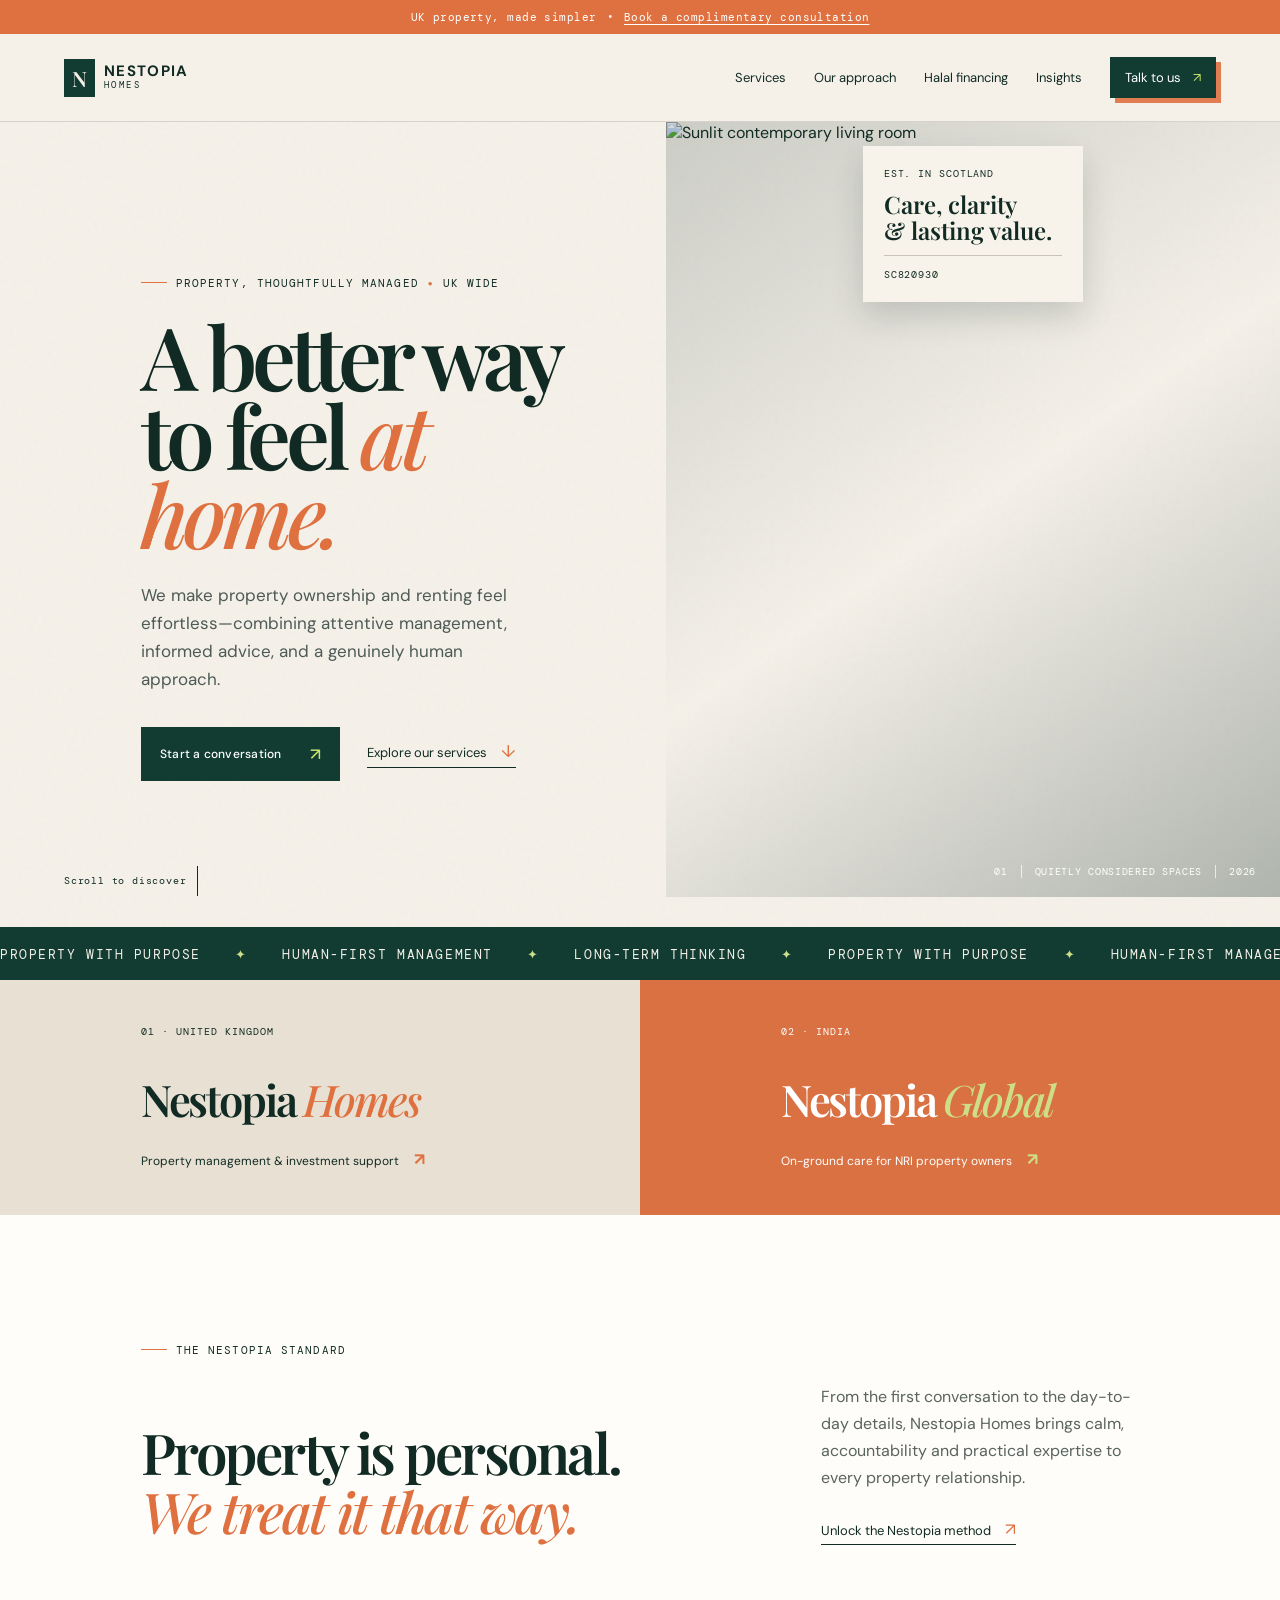
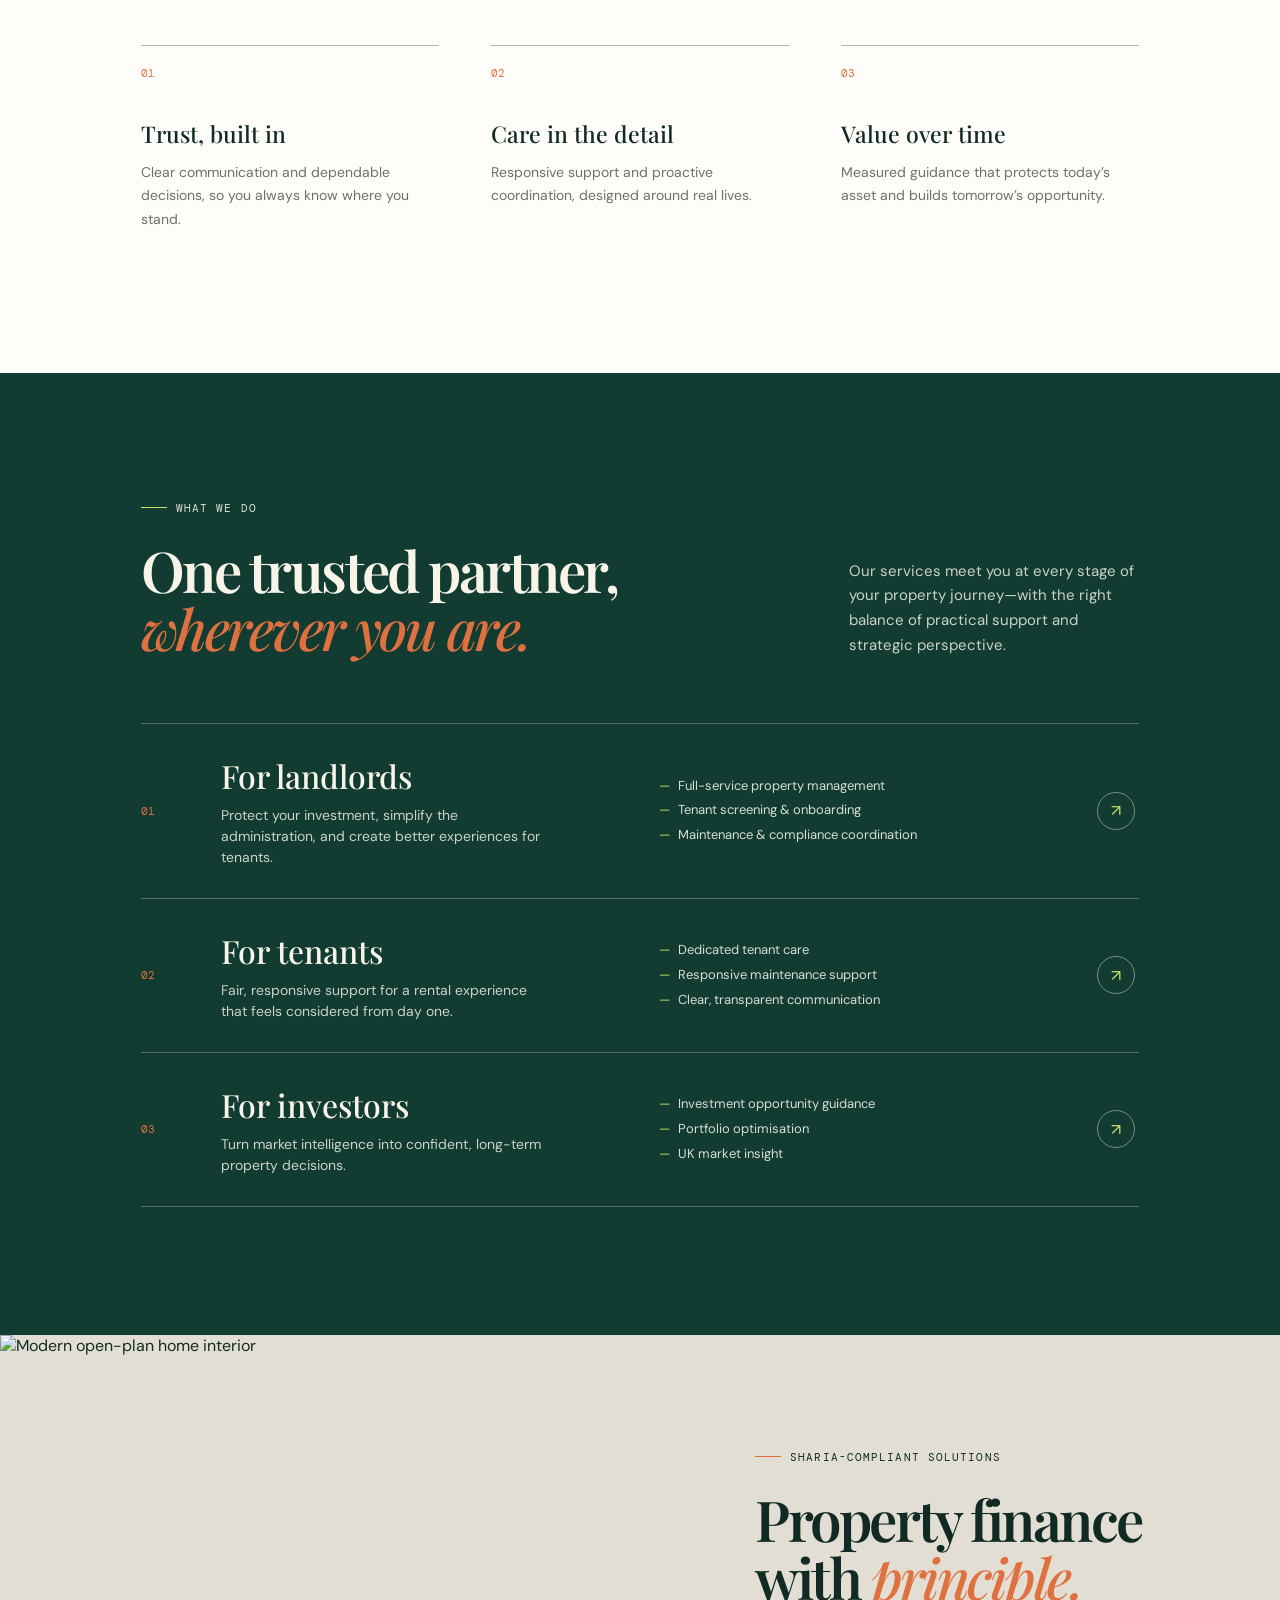
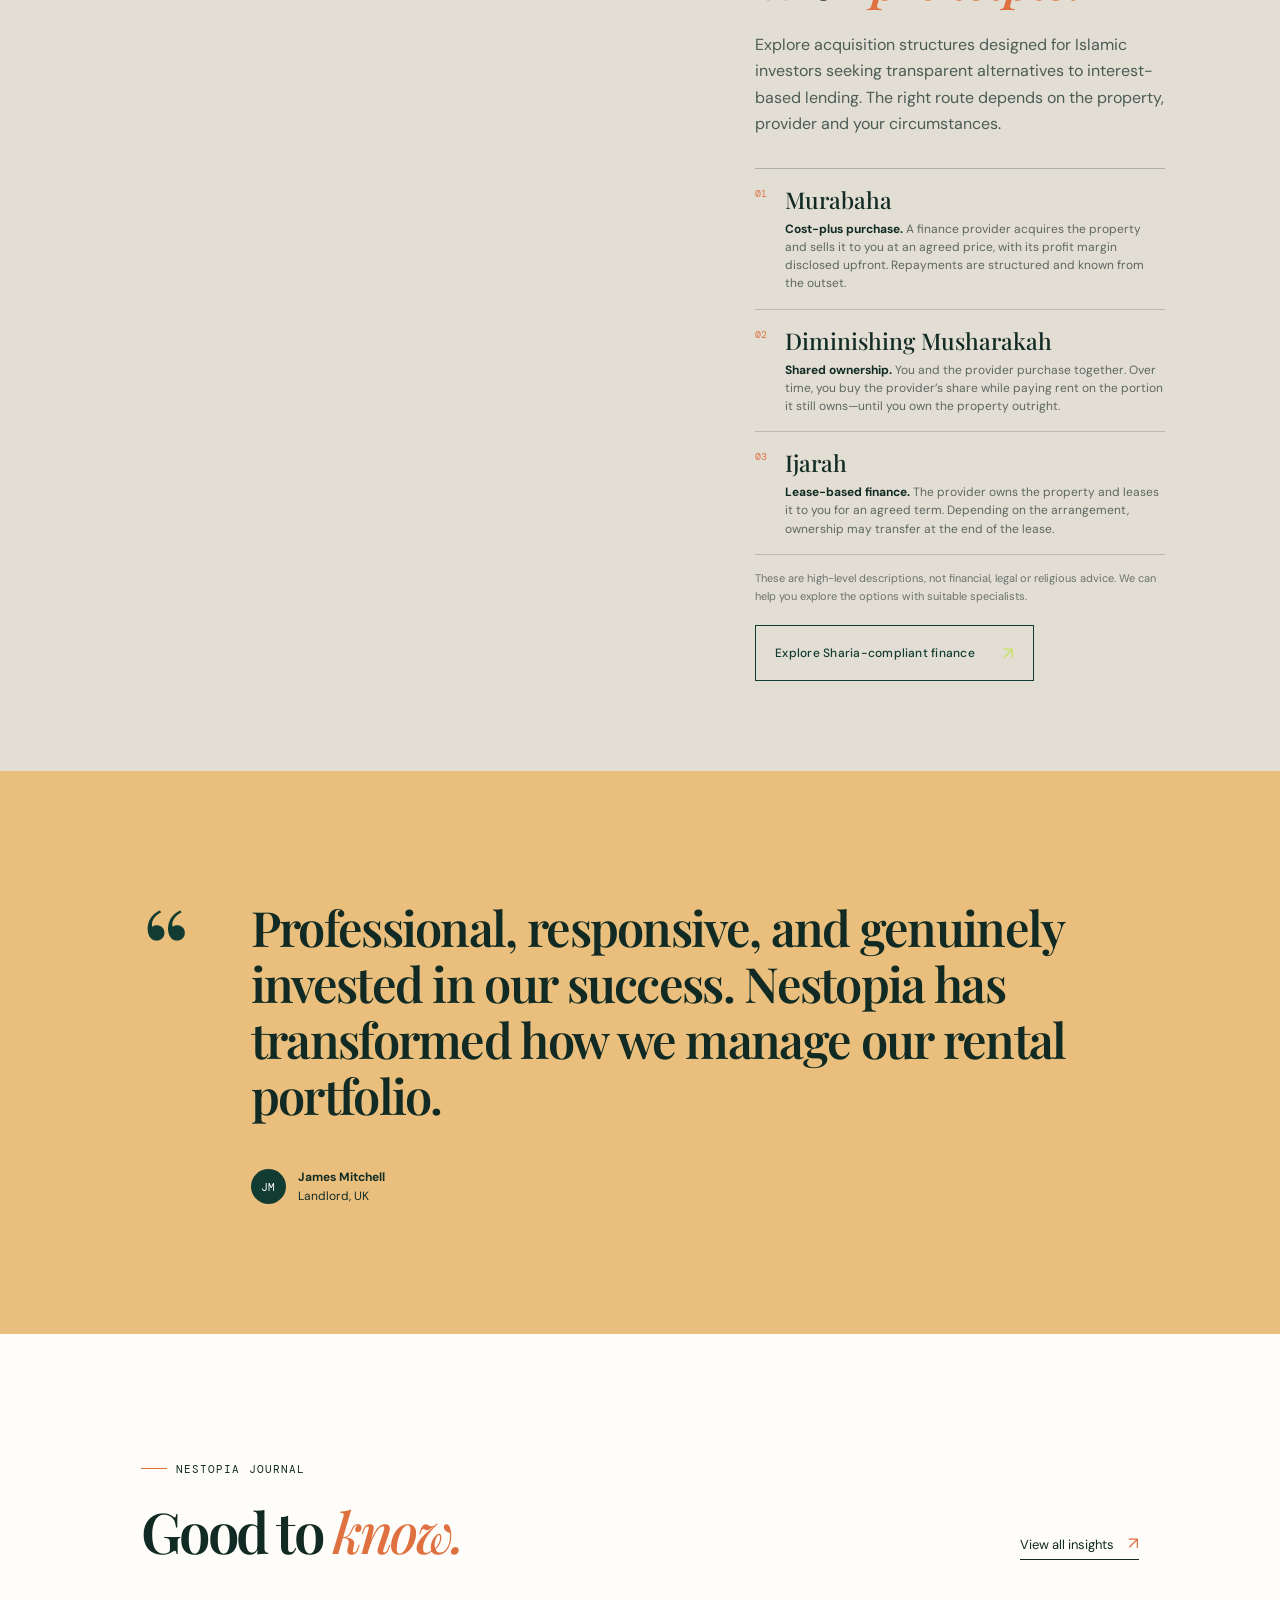
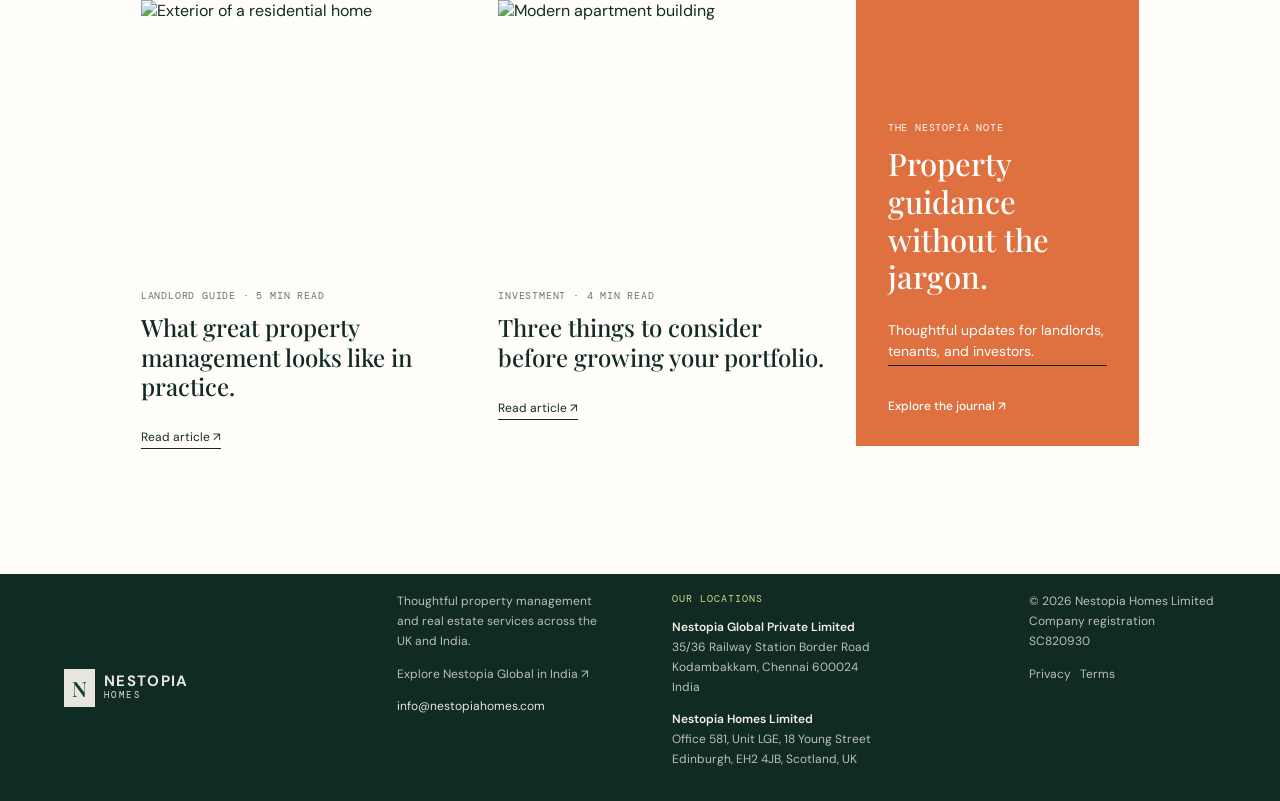
==== i-x20/index.html @ c3c5496e "Update index.html" ====
<!doctype html>
<html lang="en">
  <head>
    <meta charset="UTF-8" />
    <meta name="viewport" content="width=device-width, initial-scale=1.0" />
    <meta name="description" content="Nestopia Homes — thoughtful property management, real estate services, and investment guidance across the UK." />
    <title>Nestopia Homes | Property, thoughtfully managed</title>
    <link rel="icon" href="favicon.svg">
    <link rel="preconnect" href="https://fonts.googleapis.com" />
    <link rel="preconnect" href="https://fonts.gstatic.com" crossorigin />
    <link href="https://fonts.googleapis.com/css2?family=DM+Mono:wght@400;500&family=DM+Sans:opsz,wght@9..40,400;9..40,500;9..40,600;9..40,700&family=Playfair+Display:ital,wght@0,500;0,600;0,700;1,600&display=swap" rel="stylesheet" />
    <link rel="stylesheet" href="styles.css" />
    <style>
      :root { --ink:#112b24; --forest:#123c31; --cream:#f5f1e9; --orange:#df7140; --lime:#ccdf88; }
      .header { background:rgba(245,241,233,.9); backdrop-filter:blur(14px); }
      .nav-cta { box-shadow:5px 5px 0 rgba(223,113,64,.9); transition:transform .2s,box-shadow .2s; }
      .nav-cta:hover { transform:translate(2px,2px); box-shadow:3px 3px 0 rgba(223,113,64,.9); }
      .hero { overflow:hidden; }
      .hero-grain { position:absolute; inset:0; opacity:.13; pointer-events:none; background-image:url("data:image/svg+xml,%3Csvg viewBox='0 0 180 180' xmlns='http://www.w3.org/2000/svg'%3E%3Cfilter id='n'%3E%3CfeTurbulence type='fractalNoise' baseFrequency='.9' numOctaves='3' stitchTiles='stitch'/%3E%3C/filter%3E%3Crect width='100%25' height='100%25' filter='url(%23n)' opacity='.32'/%3E%3C/svg%3E"); }
      .hero-copy,.hero-scroll { position:relative; z-index:1; }
      h1 { line-height:.91; letter-spacing:-.065em; }
      .live-dot { color:var(--orange); font-size:8px; animation:pulse 2s infinite; }
      .button { transition:transform .2s,box-shadow .2s; }
      .button:hover { transform:translate(-2px,-2px); box-shadow:4px 4px 0 var(--orange); }
      .hero-image:after { content:''; position:absolute; inset:0; background:linear-gradient(145deg,rgba(17,43,36,.18),transparent 50%,rgba(17,43,36,.3)); }
      .hero-image { position:relative; }
      .hero-image>img { transition:transform 1.4s cubic-bezier(.2,.8,.2,1); }
      .hero:hover .hero-image>img { transform:scale(1.035); }
      .hero-card,.image-caption { z-index:1; }
      .hero-card { box-shadow:0 14px 30px rgba(11,32,26,.16); position:absolute !important; top:24px !important; left:50% !important; transform:translateX(-50%) !important; bottom:auto !important; right:auto !important; width:220px !important; }
      .image-caption { position:absolute; right:24px; bottom:19px; color:#fff; display:flex; gap:13px; align-items:center; font:10px var(--mono); letter-spacing:.07em; text-transform:uppercase; }
      .image-caption span:nth-child(2) { border-left:1px solid rgba(255,255,255,.7); border-right:1px solid rgba(255,255,255,.7); padding:0 13px; }
      .marquee { overflow:hidden; background:var(--forest); color:#f4f0e8; padding:16px 0; white-space:nowrap; }
      .marquee>div { display:inline-block; font:13px var(--mono); letter-spacing:.12em; animation:marquee 23s linear infinite; }
      .marquee span { color:var(--lime); margin:0 25px; }
      .service-item { transition:background .25s,padding .25s; }
      .service-item:hover { background:rgba(255,255,255,.055); padding-left:18px; padding-right:18px; }
      .article-image img { transition:transform .7s cubic-bezier(.2,.8,.2,1); }
      .article:hover img { transform:scale(1.06); }
      @keyframes marquee { to { transform:translateX(-50%); } }
      @keyframes pulse { 50% { opacity:.25; } }
      @media(max-width:820px) { .image-caption { right:14px; } .marquee { padding:13px 0; } }
      footer { padding:18px 5vw; grid-template-columns:1.15fr .9fr 1.25fr .8fr; }
      .footer-locations { min-width:240px; }
      .footer-label { color:var(--lime) !important; font:10px var(--mono); letter-spacing:.1em; text-transform:uppercase; }
      .footer-locations strong { color:#f4f0e8; font-weight:600; }
      @media(max-width:820px) { footer { grid-template-columns:1fr; } }
      .presence { display:grid; grid-template-columns:1fr 1fr; background:#fffdf9; }
      .presence>a { min-height:235px; padding:45px 11vw; display:flex; flex-direction:column; position:relative; overflow:hidden; transition:padding .25s; }
      .presence>a:hover { padding-left:12vw; }
      .presence-uk { background:#e8e0d2; }.presence-india { background:#da7142; color:#fff; }
      .presence-kicker { font:10px var(--mono); letter-spacing:.1em; text-transform:uppercase; margin-bottom:42px; }
      .presence strong { font:600 clamp(32px,3.4vw,52px)/.9 var(--serif); letter-spacing:-.05em; }.presence strong em { font-weight:500; color:var(--orange); }.presence-india strong em { color:var(--lime); }
      .presence small { margin-top:auto; font-size:12px; }.presence small b { margin-left:12px; color:var(--orange); font-size:17px; }.presence-india small b { color:var(--lime); }
      .finance-models { margin:30px 0 14px; border-top:1px solid #abaea6; }.finance-models article { position:relative; padding:15px 0 16px 30px; border-bottom:1px solid #b9bab1; }.finance-models article>span { position:absolute; left:0; top:18px; color:var(--orange); font:10px var(--mono); }.finance-models h3 { margin:0 0 5px; font:500 23px var(--serif); }.finance-models p { margin:0; color:#5c6761; font-size:12px; line-height:1.52; }.finance-models p strong { color:var(--ink); }.finance-note { font-size:11px; line-height:1.5; color:#69736d !important; margin:14px 0 20px !important; }
      .contact-actions { display:flex; align-items:center; gap:22px; margin-top:8px; flex-wrap:wrap; }.whatsapp-link { border-bottom:1px solid #dce2d7; color:#fff; font-size:12px; padding-bottom:5px; }.whatsapp-link span { color:var(--lime); margin-left:8px; font-size:16px; }
      @media(max-width:820px) { .presence { grid-template-columns:1fr; }.presence>a { min-height:205px; padding:38px 7vw; }.presence>a:hover { padding-left:7vw; } }
    </style>
  </head>
  <body>
    <div class="notice"><span>UK property, made simpler</span><span>•</span><a href="contact.html">Book a complimentary consultation</a></div>
    <header class="header">
      <a href="#top" class="brand" aria-label="Nestopia Homes home"><span class="brand-mark">N</span><span>NESTOPIA<br /><em>HOMES</em></span></a>
      <button class="menu-button" aria-label="Open menu" aria-expanded="false">Menu <span></span></button>
      <nav class="nav" aria-label="Main navigation">
        <a href="#services">Services</a><a href="#approach">Our approach</a><a href="#finance">Halal financing</a><a href="#insights">Insights</a>
        <a href="contact.html" class="nav-cta">Talk to us <span>↗</span></a>
      </nav>
    </header>
    <main id="top">
      <section class="hero">
        <div class="hero-grain"></div>
        <div class="hero-copy reveal">
          <p class="eyebrow"><i aria-hidden="true"></i> Property, thoughtfully managed <span class="live-dot">●</span> UK wide</p>
          <h1>A better way<br />to feel <em>at home.</em></h1>
          <p class="hero-text">We make property ownership and renting feel effortless—combining attentive management, informed advice, and a genuinely human approach.</p>
          <div class="hero-actions"><a class="button button-dark" href="contact.html">Start a conversation <span>↗</span></a><a class="text-link" href="#services">Explore our services <span>↓</span></a></div>
        </div>
        <div class="hero-image reveal"><img src="https://images.unsplash.com/photo-1600566753190-17f0baa2a6c3?auto=format&fit=crop&w=1800&q=90" alt="Sunlit contemporary living room" /><div class="image-caption"><span>01</span><span>Quietly considered spaces</span><span>2026</span></div><div class="hero-card"><span class="small-label">EST. IN SCOTLAND</span><strong>Care, clarity<br />&amp; lasting value.</strong><span class="line"></span><span class="small-label">SC820930</span></div></div>
        <div class="hero-scroll"><span>Scroll to discover</span><i></i></div>
      </section>
      <div class="marquee" aria-hidden="true"><div>PROPERTY WITH PURPOSE <span>✦</span> HUMAN-FIRST MANAGEMENT <span>✦</span> LONG-TERM THINKING <span>✦</span> PROPERTY WITH PURPOSE <span>✦</span> HUMAN-FIRST MANAGEMENT <span>✦</span></div></div>
      <section class="presence" aria-label="Nestopia locations"><a class="presence-uk" href="#services"><span class="presence-kicker">01 · United Kingdom</span><strong>Nestopia <em>Homes</em></strong><small>Property management &amp; investment support <b>↗</b></small></a><a class="presence-india" href="india.html"><span class="presence-kicker">02 · India</span><strong>Nestopia <em>Global</em></strong><small>On-ground care for NRI property owners <b>↗</b></small></a></section>
      <section class="intro section-pad" id="approach">
        <p class="eyebrow"><i aria-hidden="true"></i> The Nestopia standard</p>
        <div class="intro-grid"><h2>Property is personal.<br /><em>We treat it that way.</em></h2><div><p>From the first conversation to the day-to-day details, Nestopia Homes brings calm, accountability and practical expertise to every property relationship.</p><a class="text-link" href="approach.html">Unlock the Nestopia method <span>↗</span></a></div></div>
        <div class="principles"><article><span>01</span><h3>Trust, built in</h3><p>Clear communication and dependable decisions, so you always know where you stand.</p></article><article><span>02</span><h3>Care in the detail</h3><p>Responsive support and proactive coordination, designed around real lives.</p></article><article><span>03</span><h3>Value over time</h3><p>Measured guidance that protects today’s asset and builds tomorrow’s opportunity.</p></article></div>
      </section>
      <section class="services section-pad" id="services">
        <div class="section-heading"><div><p class="eyebrow eyebrow-light"><i aria-hidden="true"></i> What we do</p><h2>One trusted partner,<br /><em>wherever you are.</em></h2></div><p>Our services meet you at every stage of your property journey—with the right balance of practical support and strategic perspective.</p></div>
        <div class="service-list"><article class="service-item"><span class="service-no">01</span><div><h3>For landlords</h3><p>Protect your investment, simplify the administration, and create better experiences for tenants.</p></div><ul><li>Full-service property management</li><li>Tenant screening &amp; onboarding</li><li>Maintenance &amp; compliance coordination</li></ul><a href="contact.html" aria-label="Discuss landlord services">↗</a></article><article class="service-item"><span class="service-no">02</span><div><h3>For tenants</h3><p>Fair, responsive support for a rental experience that feels considered from day one.</p></div><ul><li>Dedicated tenant care</li><li>Responsive maintenance support</li><li>Clear, transparent communication</li></ul><a href="contact.html" aria-label="Discuss tenant support">↗</a></article><article class="service-item"><span class="service-no">03</span><div><h3>For investors</h3><p>Turn market intelligence into confident, long-term property decisions.</p></div><ul><li>Investment opportunity guidance</li><li>Portfolio optimisation</li><li>UK market insight</li></ul><a href="contact.html" aria-label="Discuss investor solutions">↗</a></article></div>
      </section>
      <section class="feature" id="finance"><div class="feature-image"><img src="https://images.unsplash.com/photo-1600607687939-ce8a6c25118c?auto=format&fit=crop&w=1400&q=85" alt="Modern open-plan home interior" /></div><div class="feature-content"><p class="eyebrow"><i aria-hidden="true"></i> Sharia-compliant solutions</p><h2>Property finance<br />with <em>principle.</em></h2><p>Explore acquisition structures designed for Islamic investors seeking transparent alternatives to interest-based lending. The right route depends on the property, provider and your circumstances.</p><div class="finance-models"><article><span>01</span><h3>Murabaha</h3><p><strong>Cost-plus purchase.</strong> A finance provider acquires the property and sells it to you at an agreed price, with its profit margin disclosed upfront. Repayments are structured and known from the outset.</p></article><article><span>02</span><h3>Diminishing Musharakah</h3><p><strong>Shared ownership.</strong> You and the provider purchase together. Over time, you buy the provider’s share while paying rent on the portion it still owns—until you own the property outright.</p></article><article><span>03</span><h3>Ijarah</h3><p><strong>Lease-based finance.</strong> The provider owns the property and leases it to you for an agreed term. Depending on the arrangement, ownership may transfer at the end of the lease.</p></article></div><p class="finance-note">These are high-level descriptions, not financial, legal or religious advice. We can help you explore the options with suitable specialists.</p><a class="button button-outline" href="finance.html">Explore Sharia-compliant finance <span>↗</span></a></div></section>
      <section class="quote section-pad"><div class="quote-mark">“</div><blockquote>Professional, responsive, and genuinely invested in our success. Nestopia has transformed how we manage our rental portfolio.</blockquote><div class="quote-author"><span>JM</span><p><strong>James Mitchell</strong><br />Landlord, UK</p></div></section>
      <section class="insights section-pad" id="insights"><div class="section-heading compact"><div><p class="eyebrow"><i aria-hidden="true"></i> Nestopia journal</p><h2>Good to <em>know.</em></h2></div><a class="text-link" href="insights.html">View all insights <span>↗</span></a></div><div class="article-grid"><a class="article" href="insights.html#landlord-guide"><div class="article-image"><img src="https://images.unsplash.com/photo-1560518883-ce09059eeffa?auto=format&fit=crop&w=1000&q=80" alt="Exterior of a residential home" /></div><p>LANDLORD GUIDE · 5 MIN READ</p><h3>What great property management looks like in practice.</h3><span>Read article ↗</span></a><a class="article" href="insights.html#portfolio-guide"><div class="article-image"><img src="https://images.unsplash.com/photo-1545324418-cc1a3fa10c00?auto=format&fit=crop&w=1000&q=80" alt="Modern apartment building" /></div><p>INVESTMENT · 4 MIN READ</p><h3>Three things to consider before growing your portfolio.</h3><span>Read article ↗</span></a><a class="article article-text" href="insights.html"><p>THE NESTOPIA NOTE</p><h3>Property guidance without the jargon.</h3><span>Thoughtful updates for landlords, tenants, and investors.</span><b>Explore the journal ↗</b></a></div></section>
    </main>
    <footer><a href="#top" class="brand footer-brand"><span class="brand-mark">N</span><span>NESTOPIA<br /><em>HOMES</em></span></a><div><p>Thoughtful property management and real estate services across the UK and India.</p><p><a href="india.html">Explore Nestopia Global in India ↗</a></p><a href="mailto:info@nestopiahomes.com">info@nestopiahomes.com</a></div><div class="footer-locations"><p class="footer-label">Our locations</p><p><strong>Nestopia Global Private Limited</strong><br />35/36 Railway Station Border Road<br />Kodambakkam, Chennai 600024<br />India</p><p><strong>Nestopia Homes Limited</strong><br />Office 581, Unit LGE, 18 Young Street<br />Edinburgh, EH2 4JB, Scotland, UK</p></div><div><p>© 2026 Nestopia Homes Limited<br />Company registration SC820930</p><p><a href="#top">Privacy</a> &nbsp; <a href="#top">Terms</a></p></div></footer>
    <script src="script.js"></script>
  </body>
</html>
---- i-x20/styles.css ----
:root{--ink:#16231f;--forest:#173d33;--cream:#f4f0e8;--sand:#dfd7c9;--orange:#d96c3c;--serif:'Playfair Display',Georgia,serif;--sans:'DM Sans',Arial,sans-serif;--mono:'DM Mono',monospace}*{box-sizing:border-box}html{scroll-behavior:smooth}body{margin:0;background:var(--cream);color:var(--ink);font-family:var(--sans);font-size:16px}a{color:inherit;text-decoration:none}.notice{height:34px;background:var(--orange);color:#fff;display:flex;align-items:center;justify-content:center;gap:10px;font:11px var(--mono);letter-spacing:.04em}.notice a{text-decoration:underline;text-underline-offset:3px}.header{height:88px;padding:0 5vw;display:flex;align-items:center;justify-content:space-between;border-bottom:1px solid rgba(22,35,31,.14);position:relative;z-index:5}.brand{display:flex;gap:9px;align-items:center;font:bold 15px/.8 var(--sans);letter-spacing:.09em}.brand em{font:400 9px var(--mono);letter-spacing:.27em}.brand-mark{width:31px;height:38px;display:grid;place-items:center;color:var(--cream);background:var(--forest);font:600 21px var(--serif);letter-spacing:0}.nav{display:flex;align-items:center;gap:28px;font-size:13px}.nav>a:not(.nav-cta){transition:color .2s}.nav>a:hover{color:var(--orange)}.nav-cta{padding:12px 15px;background:var(--forest);color:#fff}.nav-cta span{margin-left:9px;color:#c9e26d}.menu-button{display:none}.hero{min-height:calc(100vh - 122px);display:grid;grid-template-columns:1.04fr .96fr;position:relative}.hero-copy{padding:12vw 6vw 9vw 11vw;display:flex;flex-direction:column;align-items:flex-start}.eyebrow{font:11px var(--mono);letter-spacing:.1em;text-transform:uppercase;margin:0 0 26px;display:flex;align-items:center;gap:9px}.eyebrow i{display:inline-block;width:26px;height:1px;background:var(--orange)}h1,h2,h3,p{margin-top:0}h1,h2,h3{font-weight:500}h1{font:600 clamp(55px,6.8vw,101px)/.95 var(--serif);letter-spacing:-.055em;margin:0 0 28px}h1 em,h2 em{color:var(--orange);font-weight:500}.hero-text{max-width:405px;color:#4d5a55;line-height:1.65;font-size:17px;margin-bottom:34px}.hero-actions{display:flex;align-items:center;gap:27px}.button{border:0;padding:16px 19px;font:500 12px var(--sans);letter-spacing:.02em;display:inline-flex;justify-content:space-between;gap:28px;align-items:center;cursor:pointer;transition:transform .2s}.button:hover{transform:translateY(-2px)}.button-dark{background:var(--forest);color:#fff}.button span{color:#c9e26d;font-size:17px}.text-link{font-size:13px;border-bottom:1px solid var(--ink);padding-bottom:5px}.text-link span{margin-left:11px;color:var(--orange);font-size:17px}.hero-image{position:relative;min-height:550px;overflow:hidden}.hero-image>img,.feature-image img,.article-image img{width:100%;height:100%;object-fit:cover;display:block}.hero-card{position:absolute;bottom:32px;left:-74px;width:220px;background:#f7f3eb;padding:21px;display:flex;flex-direction:column;gap:12px}.small-label{font:10px var(--mono);letter-spacing:.09em}.hero-card strong{font:600 24px/1.07 var(--serif)}.hero-card .line{width:100%;height:1px;background:#c9c2b7}.hero-scroll{position:absolute;bottom:31px;left:5vw;display:flex;gap:11px;align-items:center;font:10px var(--mono);letter-spacing:.08em}.hero-scroll i{height:30px;width:1px;background:var(--ink)}.section-pad{padding:128px 11vw}.intro{background:#fffdf9}.intro-grid{display:grid;grid-template-columns:1fr .55fr;gap:8vw;align-items:end}.intro h2,.section-heading h2,.feature h2,.contact h2{font:600 clamp(38px,4.4vw,65px)/1.04 var(--serif);letter-spacing:-.045em;margin:0}.intro-grid>div>p{line-height:1.7;color:#59635f;margin-bottom:27px}.principles{display:grid;grid-template-columns:repeat(3,1fr);gap:4vw;margin-top:105px}.principles article{border-top:1px solid #b6b4ab;padding-top:15px}.principles span,.service-no{font:11px var(--mono);color:var(--orange)}.principles h3{font:500 23px var(--serif);margin:36px 0 12px}.principles p{color:#69736d;line-height:1.65;font-size:14px}.services{background:var(--forest);color:#f8f4e9}.section-heading{display:flex;justify-content:space-between;align-items:end;gap:5vw;margin-bottom:65px}.section-heading>p{width:290px;color:#cbd2cd;line-height:1.65;margin:0;font-size:15px}.eyebrow-light{color:#dce2d7}.eyebrow-light i{background:#c9e26d}.service-list{border-top:1px solid rgba(255,255,255,.27)}.service-item{display:grid;grid-template-columns:60px 1fr 1fr 42px;gap:20px;align-items:center;border-bottom:1px solid rgba(255,255,255,.27);padding:30px 0}.service-item h3{font:500 32px var(--serif);margin:0 0 8px}.service-item p{margin:0;color:#cbd2cd;font-size:14px;line-height:1.5;max-width:330px}.service-item ul{list-style:none;margin:0;padding:0;color:#d7ddd8;font-size:13px;line-height:1.9}.service-item li:before{content:'—';color:#c9e26d;margin-right:8px}.service-item>a{border:1px solid #748c83;width:38px;height:38px;border-radius:50%;display:grid;place-items:center;color:#c9e26d;transition:.2s}.service-item>a:hover{background:#c9e26d;color:var(--forest)}.feature{display:grid;grid-template-columns:1fr 1fr;background:#e3ded3}.feature-image{min-height:670px}.feature-content{padding:9vw 9vw 7vw}.feature-content>p:not(.eyebrow){color:#4b5c55;line-height:1.65;margin:25px 0}.feature-points{border-top:1px solid #abaea6;margin:30px 0}.feature-points>div{display:grid;grid-template-columns:32px 1fr;gap:8px;border-bottom:1px solid #b9bab1;padding:15px 0;font-size:13px;color:#5c6761}.feature-points b{color:var(--orange);font:11px var(--mono)}.feature-points strong{display:block;color:var(--ink);margin-bottom:2px;font-weight:600}.button-outline{border:1px solid var(--forest);color:var(--forest);background:transparent}.quote{background:#eabf7d;display:grid;grid-template-columns:80px 1fr;column-gap:30px;position:relative}.quote-mark{font:120px/.8 var(--serif);color:var(--forest)}blockquote{font:600 clamp(29px,3.8vw,51px)/1.15 var(--serif);max-width:880px;letter-spacing:-.035em;margin:0}.quote-author{grid-column:2;display:flex;align-items:center;gap:12px;margin-top:45px}.quote-author>span{background:var(--forest);width:35px;height:35px;border-radius:50%;color:#fff;display:grid;place-items:center;font:11px var(--mono)}.quote-author p{margin:0;font-size:12px;line-height:1.6}.insights{background:#fffdf9}.compact{margin-bottom:40px}.article-grid{display:grid;grid-template-columns:1fr 1fr .85fr;gap:24px}.article-image{height:270px;margin-bottom:19px;overflow:hidden}.article-image img{transition:transform .5s}.article:hover img{transform:scale(1.045)}.article p{font:10px var(--mono);letter-spacing:.08em;color:#69736d;margin-bottom:11px}.article h3{font:500 24px/1.22 var(--serif);margin-bottom:24px}.article>span{font-size:12px;border-bottom:1px solid var(--ink);padding-bottom:3px}.article-text{background:var(--orange);padding:32px;display:flex;flex-direction:column;justify-content:flex-end;color:#fff}.article-text p{color:#fff}.article-text h3{font-size:31px}.article-text>span{font-size:14px;line-height:1.5;margin-bottom:32px}.article-text b{font-size:12px;font-weight:500}.contact{background:var(--forest);color:#fff;padding:105px 11vw;display:grid;grid-template-columns:1fr .8fr;gap:12vw}.contact>div>p:not(.eyebrow){color:#cbd2cd;line-height:1.65;max-width:370px;margin-top:25px}.contact form{display:flex;flex-direction:column;gap:18px}.contact label{font-size:11px;letter-spacing:.05em;color:#d2d9d4;display:flex;flex-direction:column;gap:8px}input,select{border:0;border-bottom:1px solid #a3b6ae;background:transparent;padding:8px 0;color:#fff;font:15px var(--sans);outline:none}select option{color:var(--ink)}input::placeholder{color:#a9b9b2}.button-cream{align-self:flex-start;background:#f4f0e8;color:var(--forest);margin-top:8px}.button-cream span{color:var(--orange)}footer{padding:48px 5vw;display:grid;grid-template-columns:1.4fr 1fr 1fr;gap:5vw;background:#102b24;color:#e7e5dc;font-size:12px;line-height:1.65}footer .brand-mark{background:#e7e5dc;color:var(--forest)}footer>div>p{margin-bottom:13px;color:#b8c1bb}footer a:hover{text-decoration:underline}@media(max-width:820px){.header{height:70px}.nav{position:absolute;display:none;top:70px;left:0;right:0;padding:25px 5vw;background:#f4f0e8;flex-direction:column;align-items:flex-start;gap:20px;border-bottom:1px solid #d5d0c5}.nav.open{display:flex}.menu-button{display:block;background:none;border:0;font:12px var(--sans);padding:10px}.menu-button span{display:inline-block;width:10px;height:10px;border-right:1px solid;border-bottom:1px solid;transform:rotate(45deg);margin-left:7px;vertical-align:3px}.hero{grid-template-columns:1fr}.hero-copy{padding:80px 7vw 65px}.hero-image{min-height:450px}.hero-card{left:20px}.hero-scroll{display:none}.section-pad{padding:78px 7vw}.intro-grid,.contact{grid-template-columns:1fr;gap:35px}.principles{margin-top:55px;gap:32px}.section-heading{align-items:start;flex-direction:column}.service-item{grid-template-columns:35px 1fr 38px}.service-item ul{grid-column:2}.feature{grid-template-columns:1fr}.feature-image{min-height:430px}.feature-content{padding:74px 7vw}.article-grid{grid-template-columns:1fr;gap:38px}.article-text{min-height:290px}.quote{grid-template-columns:1fr;gap:20px}.quote-author{grid-column:1;margin-top:15px}footer{grid-template-columns:1fr;gap:28px}.notice{font-size:9px}}@media(max-width:480px){.hero-actions{flex-direction:column;align-items:flex-start}.principles{grid-template-columns:1fr}.service-item h3{font-size:28px}.service-item p{max-width:260px}.notice span:first-child{display:none}.article-image{height:230px}}
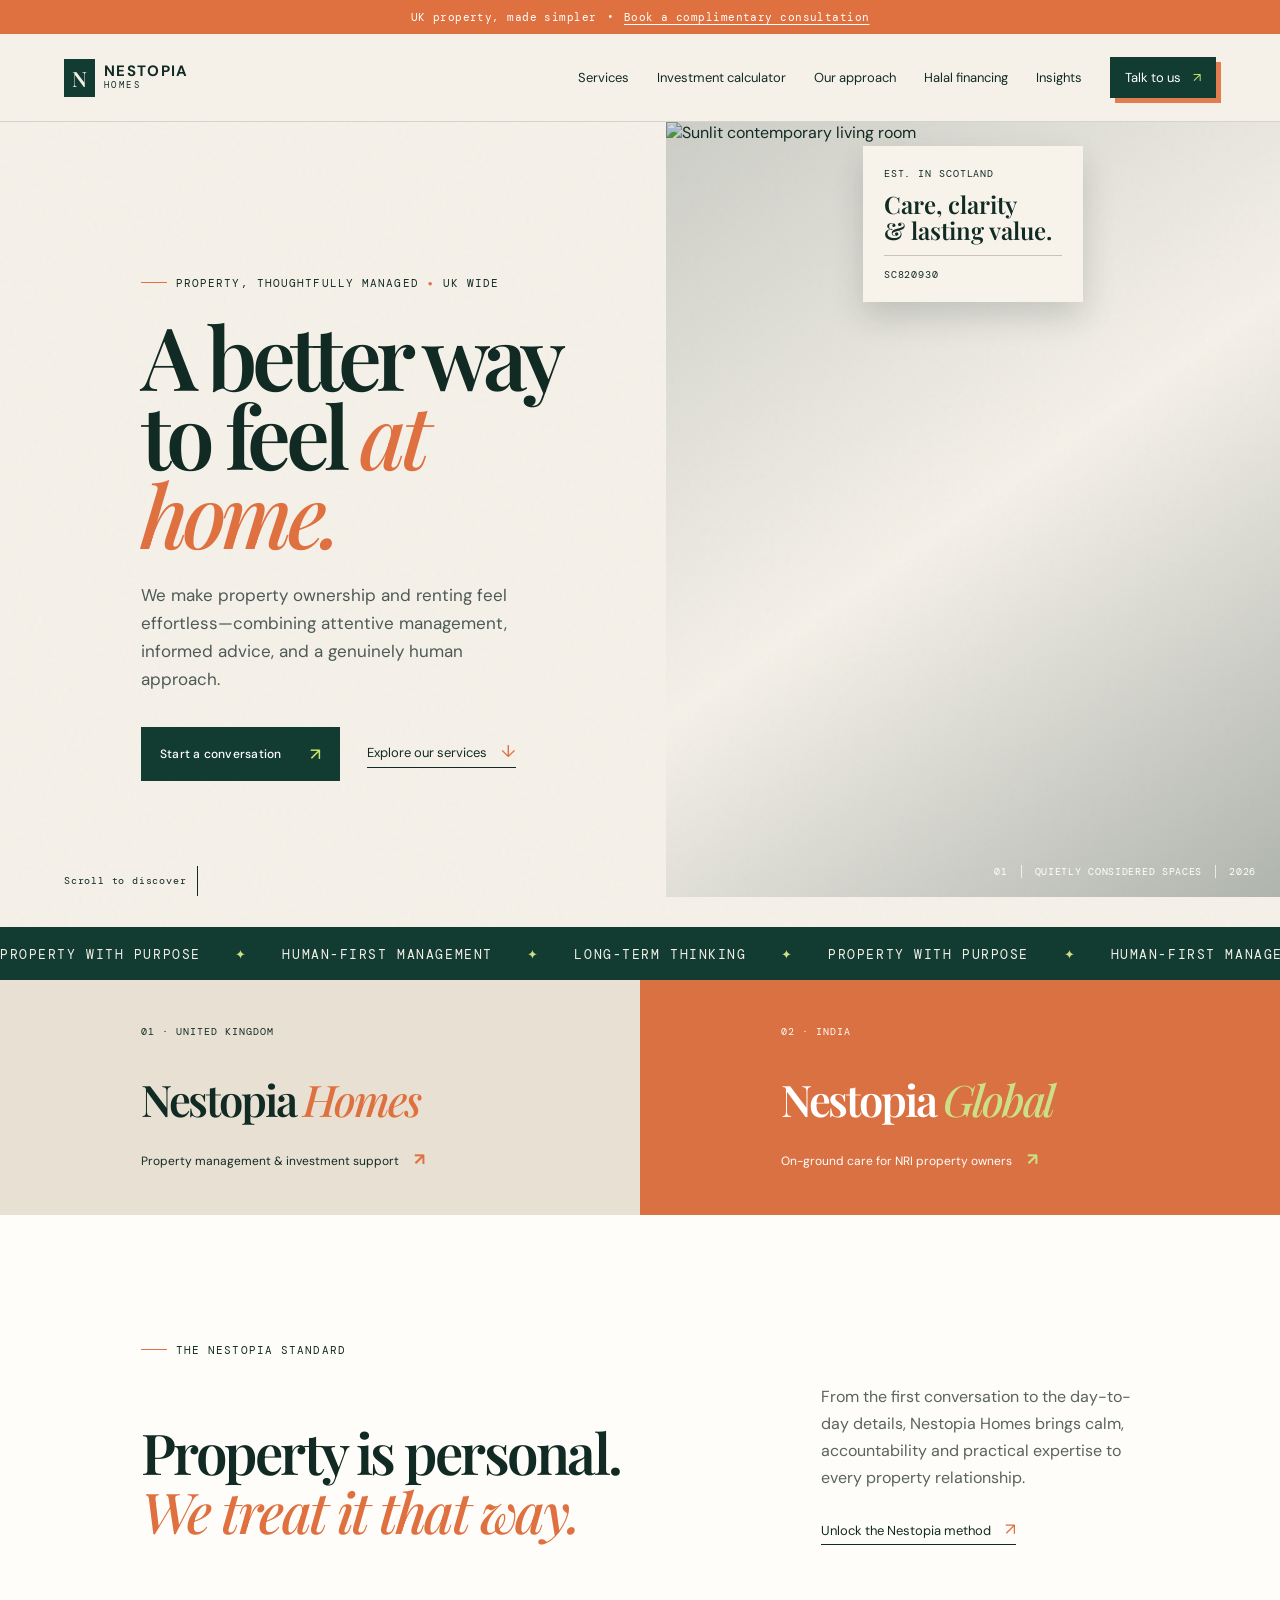
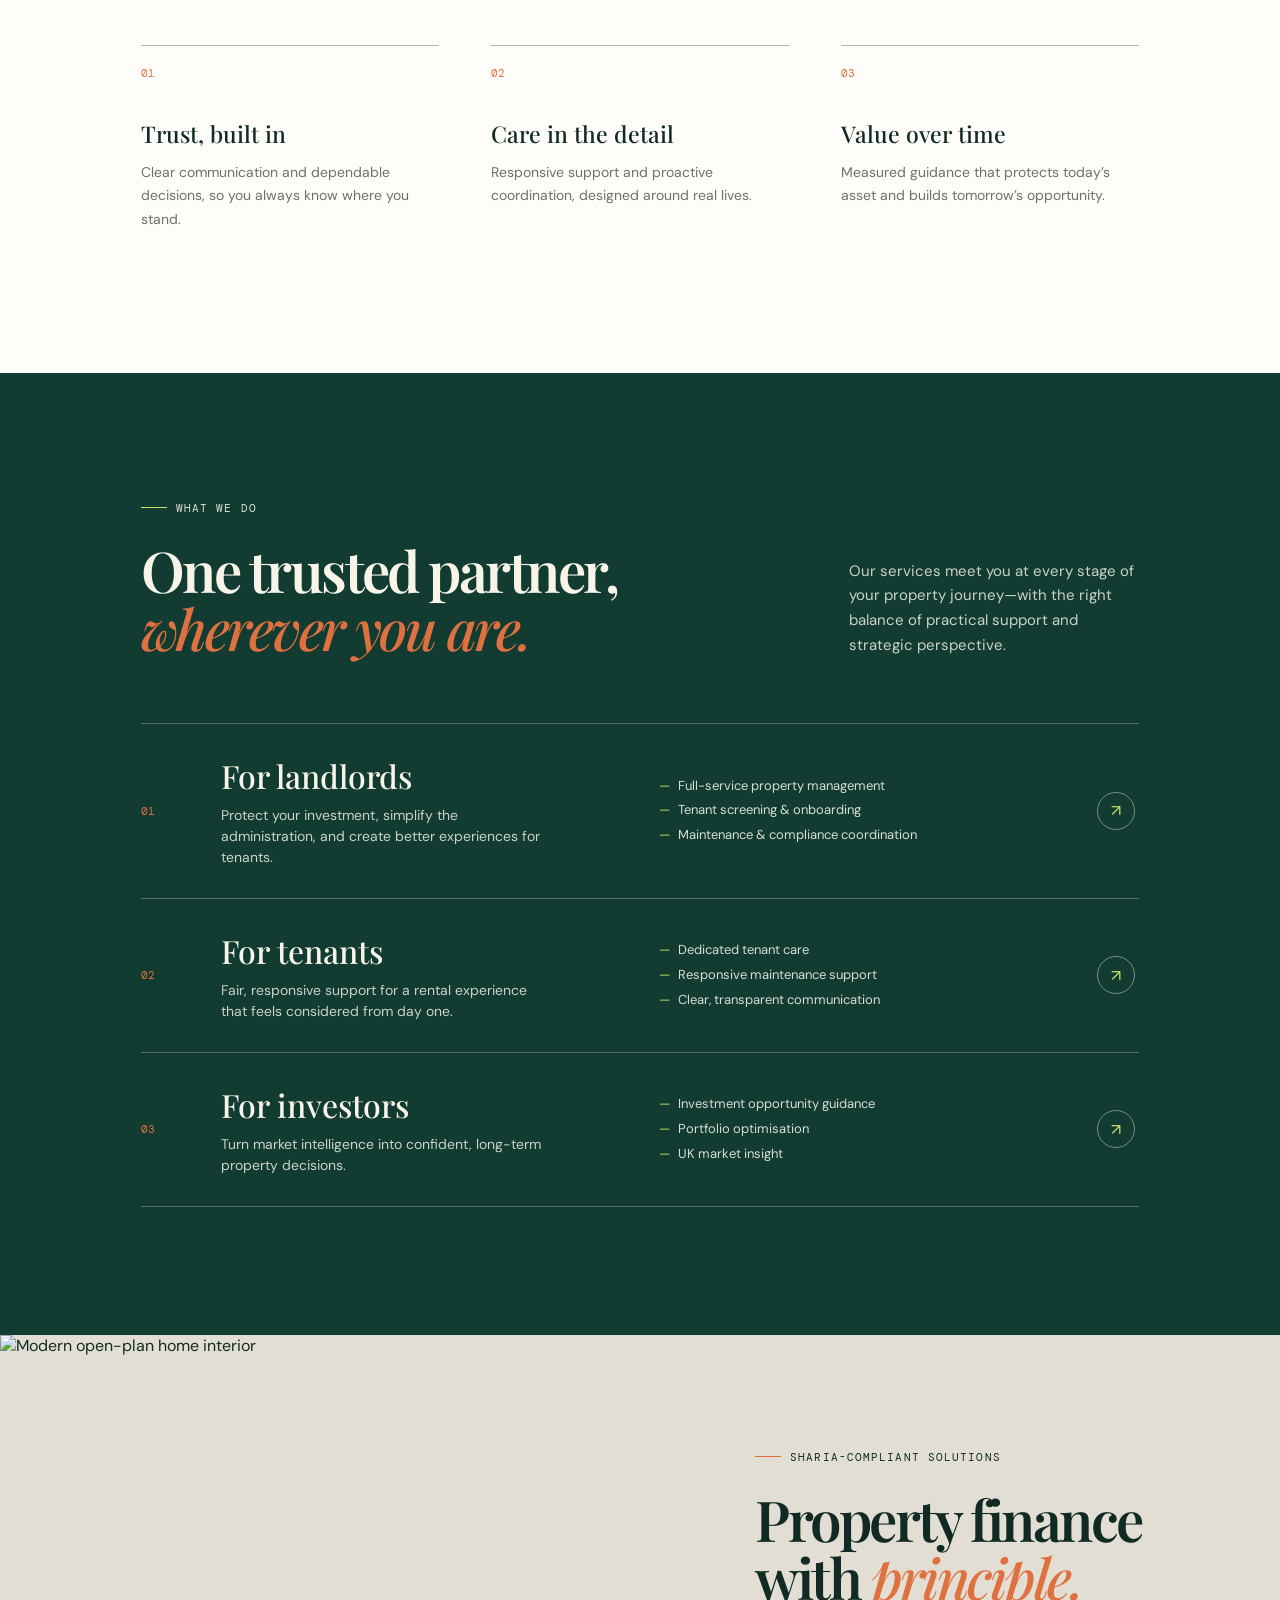
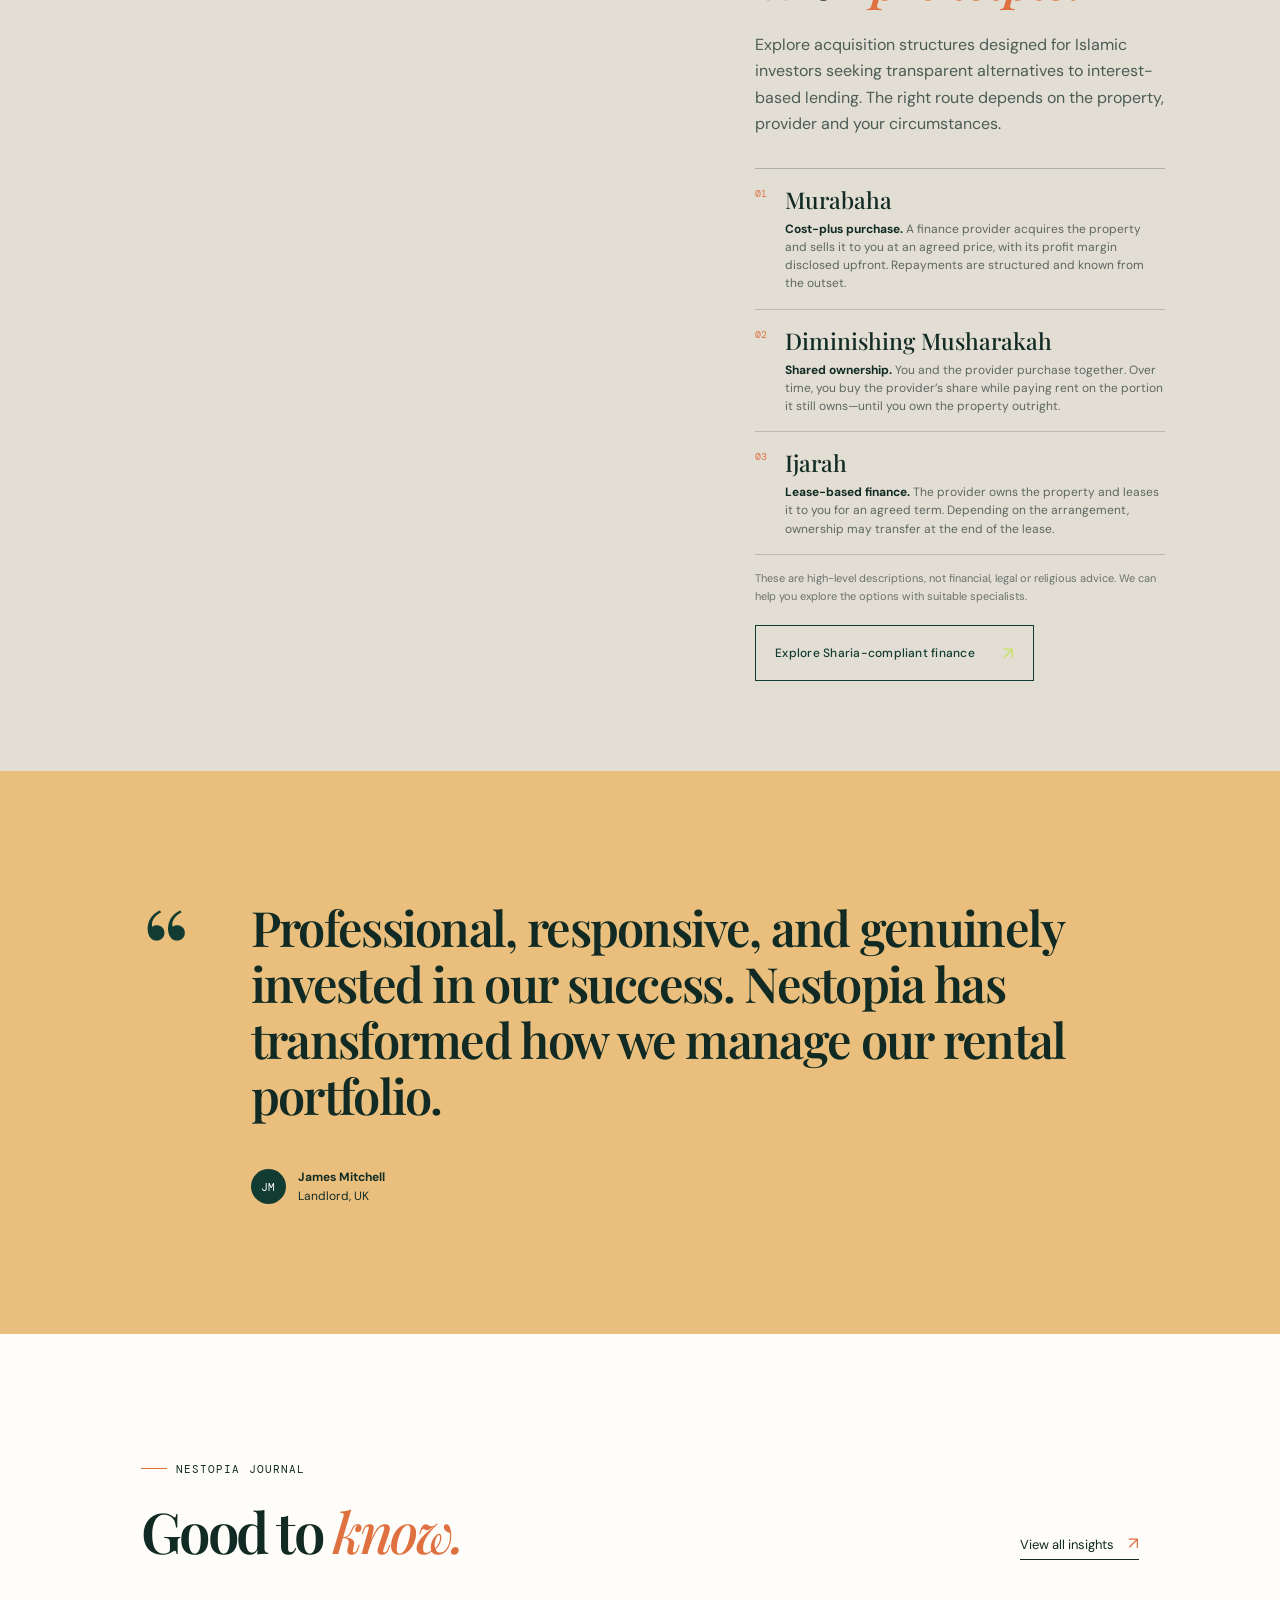
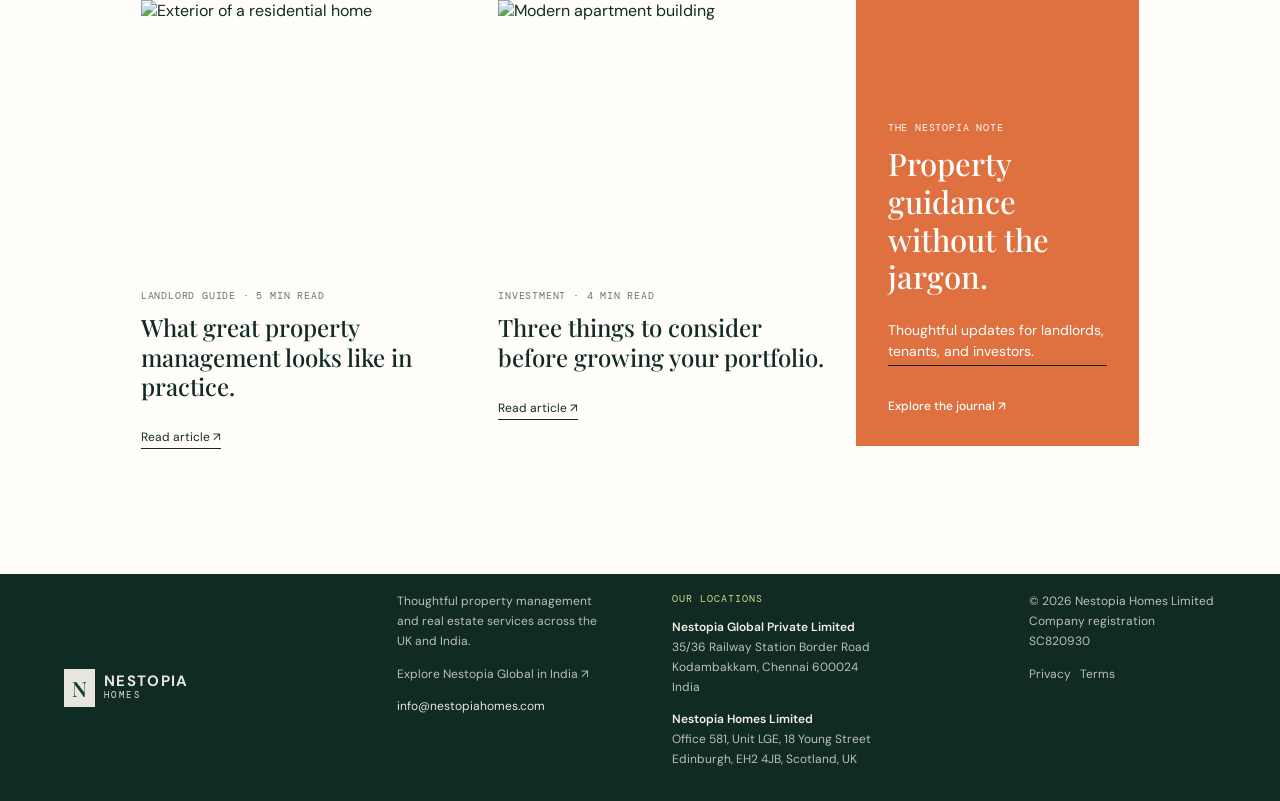
==== commit 072d78d6: "Add files via upload" ====
--- a/i-x20/index.html
+++ b/i-x20/index.html
@@ -4,8 +4,8 @@
     <meta charset="UTF-8" />
     <meta name="viewport" content="width=device-width, initial-scale=1.0" />
     <meta name="description" content="Nestopia Homes — thoughtful property management, real estate services, and investment guidance across the UK." />
-    <title>Nestopia Homes | Property, thoughtfully managed</title>
-    <link rel="icon" href="favicon.svg">
+    <title>Nestopia Homes | Property Management</title>
+    <link rel="icon" type="image/svg+xml" href="favicon.svg" />
     <link rel="preconnect" href="https://fonts.googleapis.com" />
     <link rel="preconnect" href="https://fonts.gstatic.com" crossorigin />
     <link href="https://fonts.googleapis.com/css2?family=DM+Mono:wght@400;500&family=DM+Sans:opsz,wght@9..40,400;9..40,500;9..40,600;9..40,700&family=Playfair+Display:ital,wght@0,500;0,600;0,700;1,600&display=swap" rel="stylesheet" />
@@ -63,7 +63,7 @@
       <a href="#top" class="brand" aria-label="Nestopia Homes home"><span class="brand-mark">N</span><span>NESTOPIA<br /><em>HOMES</em></span></a>
       <button class="menu-button" aria-label="Open menu" aria-expanded="false">Menu <span></span></button>
       <nav class="nav" aria-label="Main navigation">
-        <a href="#services">Services</a><a href="#approach">Our approach</a><a href="#finance">Halal financing</a><a href="#insights">Insights</a>
+        <a href="#services">Services</a><a href="investment-calculator.html">Investment calculator</a><a href="#approach">Our approach</a><a href="#finance">Halal financing</a><a href="#insights">Insights</a>
         <a href="contact.html" class="nav-cta">Talk to us <span>↗</span></a>
       </nav>
     </header>
@@ -88,7 +88,7 @@
       </section>
       <section class="services section-pad" id="services">
         <div class="section-heading"><div><p class="eyebrow eyebrow-light"><i aria-hidden="true"></i> What we do</p><h2>One trusted partner,<br /><em>wherever you are.</em></h2></div><p>Our services meet you at every stage of your property journey—with the right balance of practical support and strategic perspective.</p></div>
-        <div class="service-list"><article class="service-item"><span class="service-no">01</span><div><h3>For landlords</h3><p>Protect your investment, simplify the administration, and create better experiences for tenants.</p></div><ul><li>Full-service property management</li><li>Tenant screening &amp; onboarding</li><li>Maintenance &amp; compliance coordination</li></ul><a href="contact.html" aria-label="Discuss landlord services">↗</a></article><article class="service-item"><span class="service-no">02</span><div><h3>For tenants</h3><p>Fair, responsive support for a rental experience that feels considered from day one.</p></div><ul><li>Dedicated tenant care</li><li>Responsive maintenance support</li><li>Clear, transparent communication</li></ul><a href="contact.html" aria-label="Discuss tenant support">↗</a></article><article class="service-item"><span class="service-no">03</span><div><h3>For investors</h3><p>Turn market intelligence into confident, long-term property decisions.</p></div><ul><li>Investment opportunity guidance</li><li>Portfolio optimisation</li><li>UK market insight</li></ul><a href="contact.html" aria-label="Discuss investor solutions">↗</a></article></div>
+        <div class="service-list"><article class="service-item"><span class="service-no">01</span><div><h3>For landlords</h3><p>Protect your investment, simplify the administration, and create better experiences for tenants.</p></div><ul><li>Full-service property management</li><li>Tenant screening &amp; onboarding</li><li>Maintenance &amp; compliance coordination</li></ul><a href="contact.html" aria-label="Discuss landlord services">↗</a></article><article class="service-item"><span class="service-no">02</span><div><h3>For tenants</h3><p>Fair, responsive support for a rental experience that feels considered from day one.</p></div><ul><li>Dedicated tenant care</li><li>Responsive maintenance support</li><li>Clear, transparent communication</li></ul><a href="contact.html" aria-label="Discuss tenant support">↗</a></article><article class="service-item"><span class="service-no">03</span><div><h3>For investors</h3><p>Turn market intelligence into confident, long-term property decisions.</p></div><ul><li>Investment opportunity guidance</li><li>Portfolio optimisation</li><li>UK market insight</li></ul><a href="investment-calculator.html" aria-label="Open property investment calculator">↗</a></article></div>
       </section>
       <section class="feature" id="finance"><div class="feature-image"><img src="https://images.unsplash.com/photo-1600607687939-ce8a6c25118c?auto=format&fit=crop&w=1400&q=85" alt="Modern open-plan home interior" /></div><div class="feature-content"><p class="eyebrow"><i aria-hidden="true"></i> Sharia-compliant solutions</p><h2>Property finance<br />with <em>principle.</em></h2><p>Explore acquisition structures designed for Islamic investors seeking transparent alternatives to interest-based lending. The right route depends on the property, provider and your circumstances.</p><div class="finance-models"><article><span>01</span><h3>Murabaha</h3><p><strong>Cost-plus purchase.</strong> A finance provider acquires the property and sells it to you at an agreed price, with its profit margin disclosed upfront. Repayments are structured and known from the outset.</p></article><article><span>02</span><h3>Diminishing Musharakah</h3><p><strong>Shared ownership.</strong> You and the provider purchase together. Over time, you buy the provider’s share while paying rent on the portion it still owns—until you own the property outright.</p></article><article><span>03</span><h3>Ijarah</h3><p><strong>Lease-based finance.</strong> The provider owns the property and leases it to you for an agreed term. Depending on the arrangement, ownership may transfer at the end of the lease.</p></article></div><p class="finance-note">These are high-level descriptions, not financial, legal or religious advice. We can help you explore the options with suitable specialists.</p><a class="button button-outline" href="finance.html">Explore Sharia-compliant finance <span>↗</span></a></div></section>
       <section class="quote section-pad"><div class="quote-mark">“</div><blockquote>Professional, responsive, and genuinely invested in our success. Nestopia has transformed how we manage our rental portfolio.</blockquote><div class="quote-author"><span>JM</span><p><strong>James Mitchell</strong><br />Landlord, UK</p></div></section>
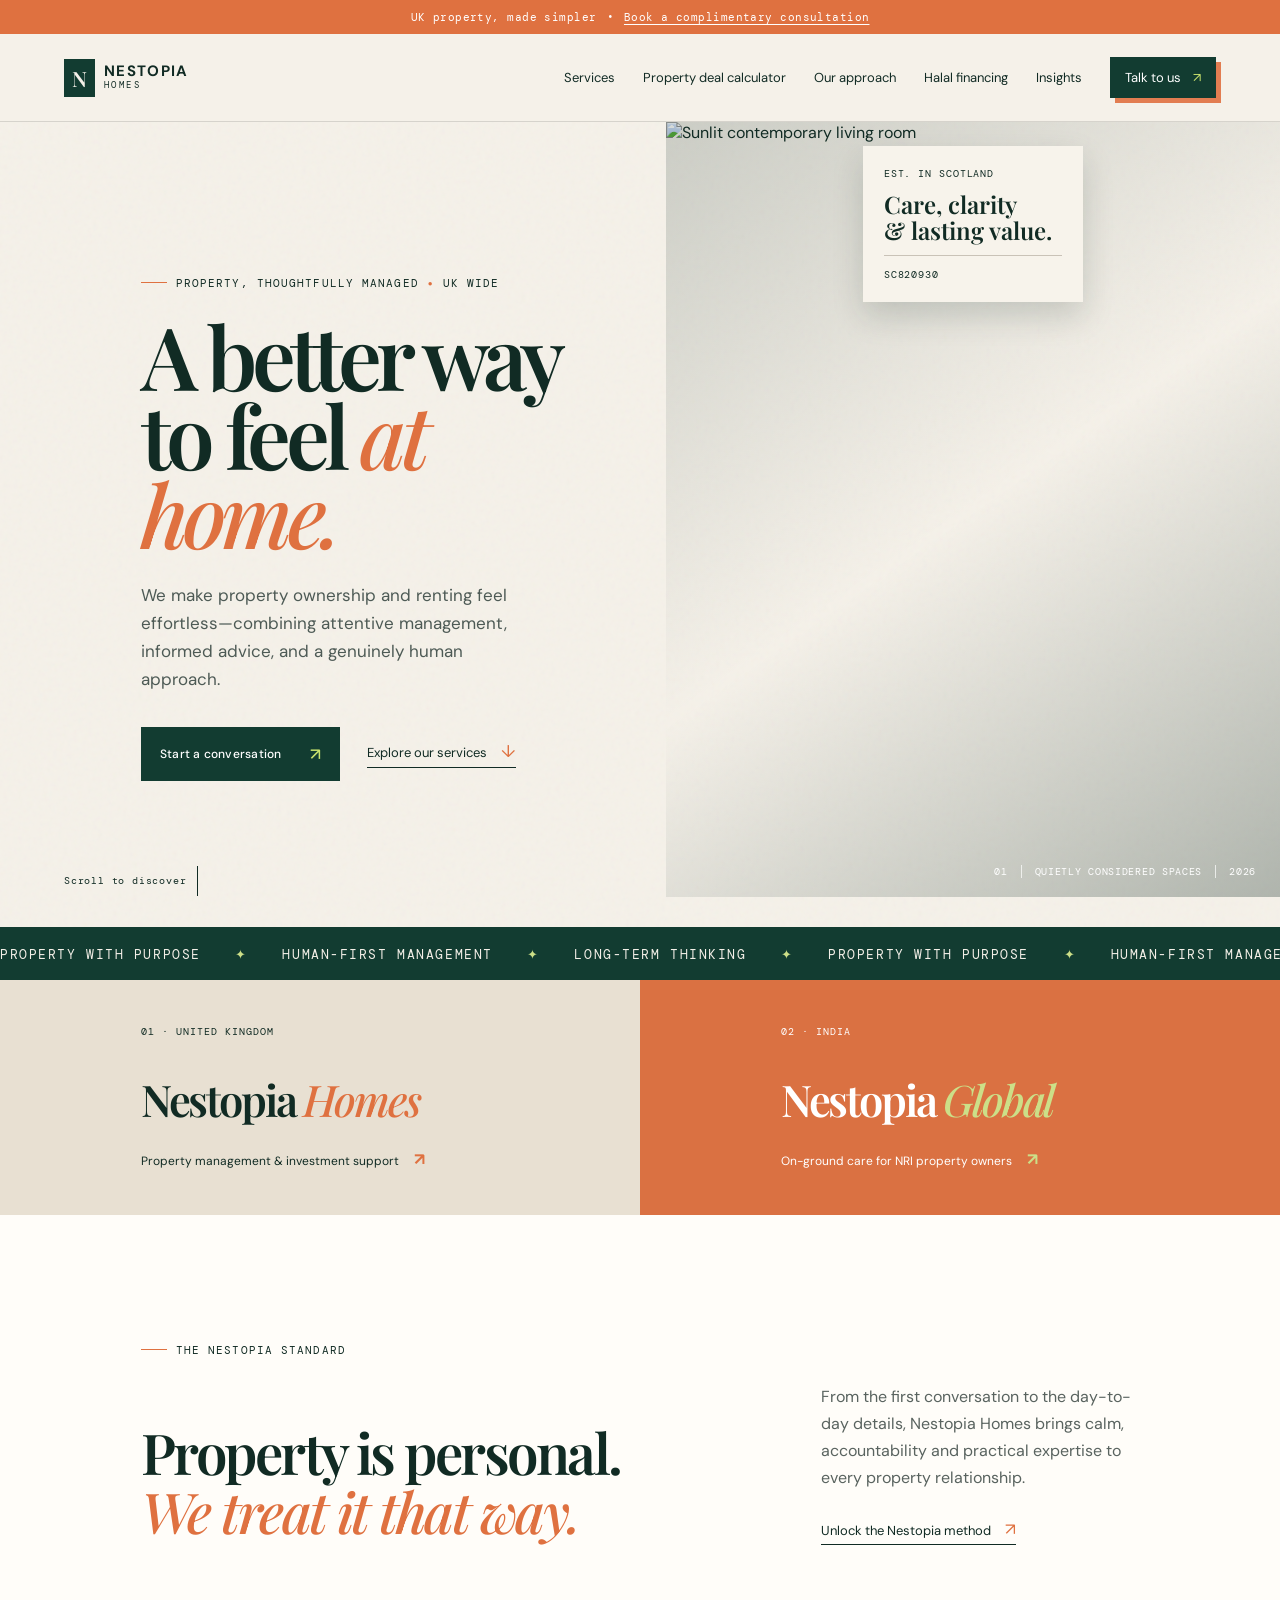
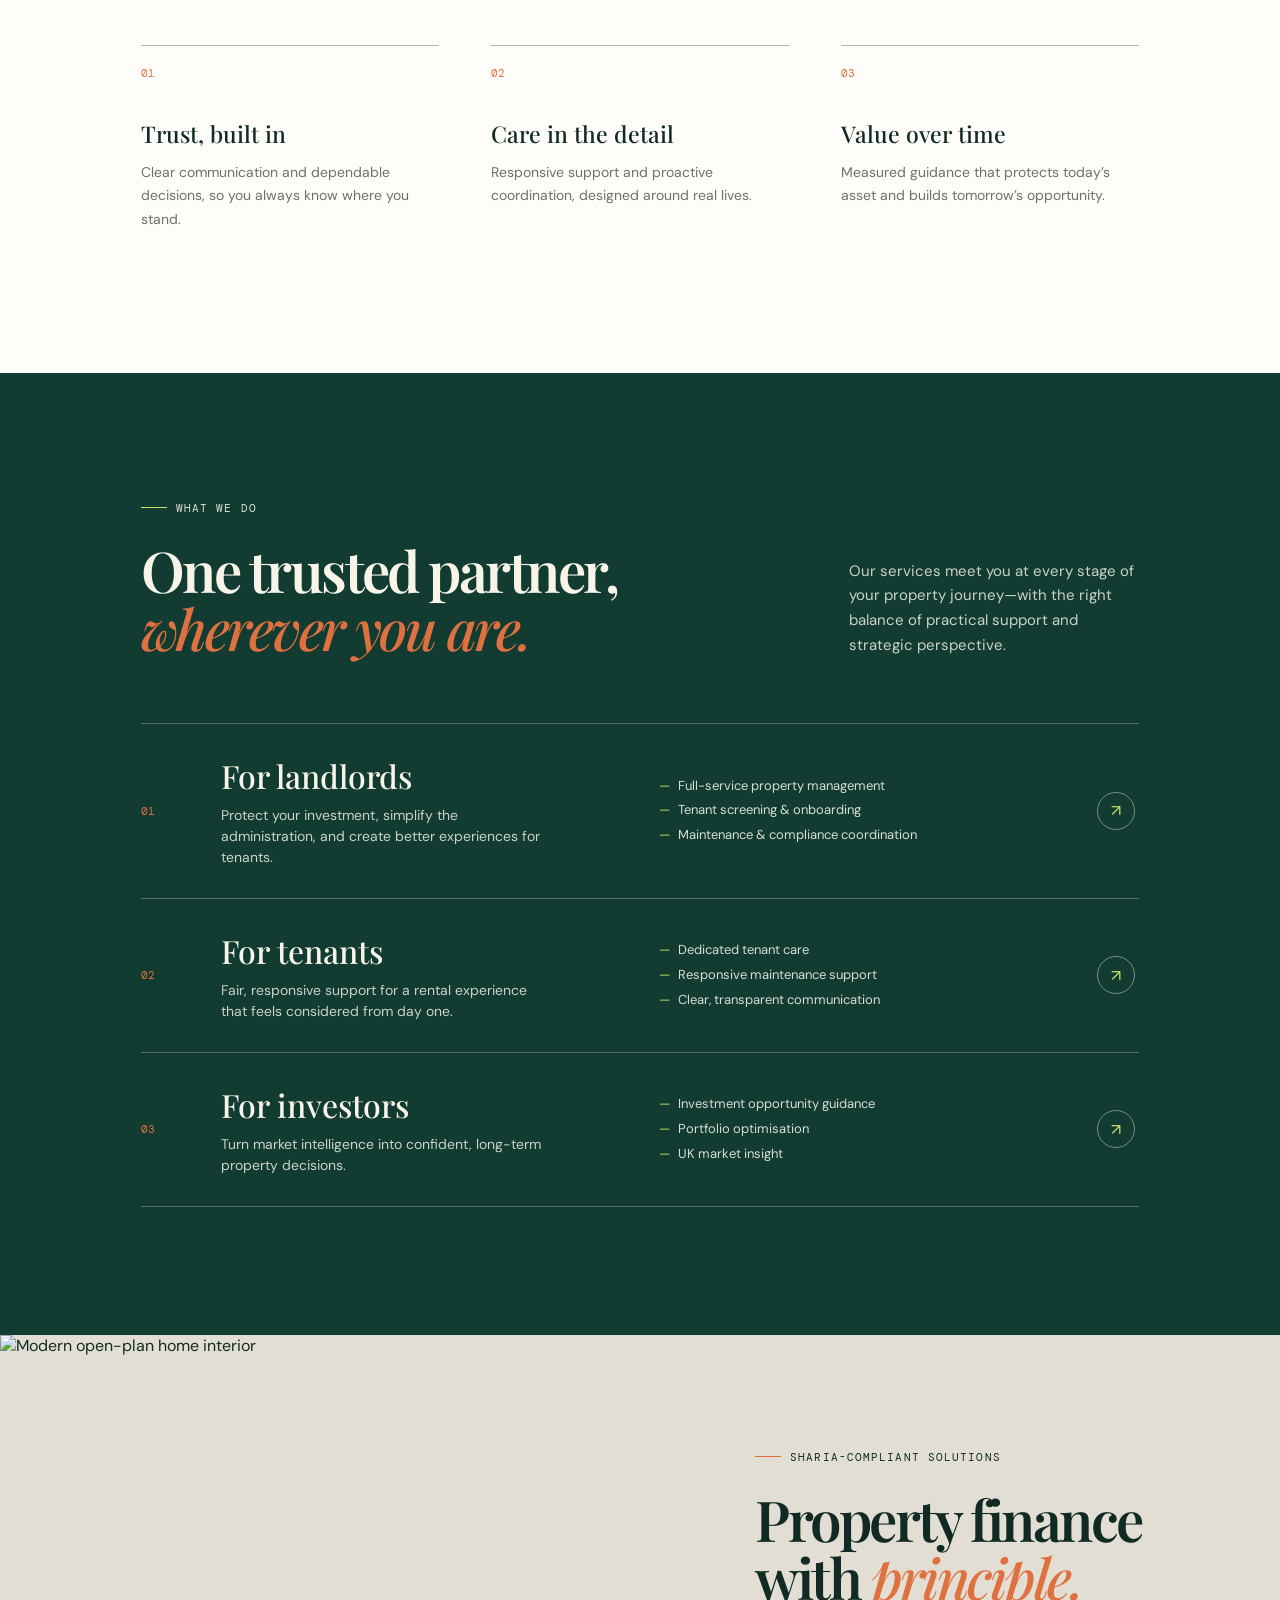
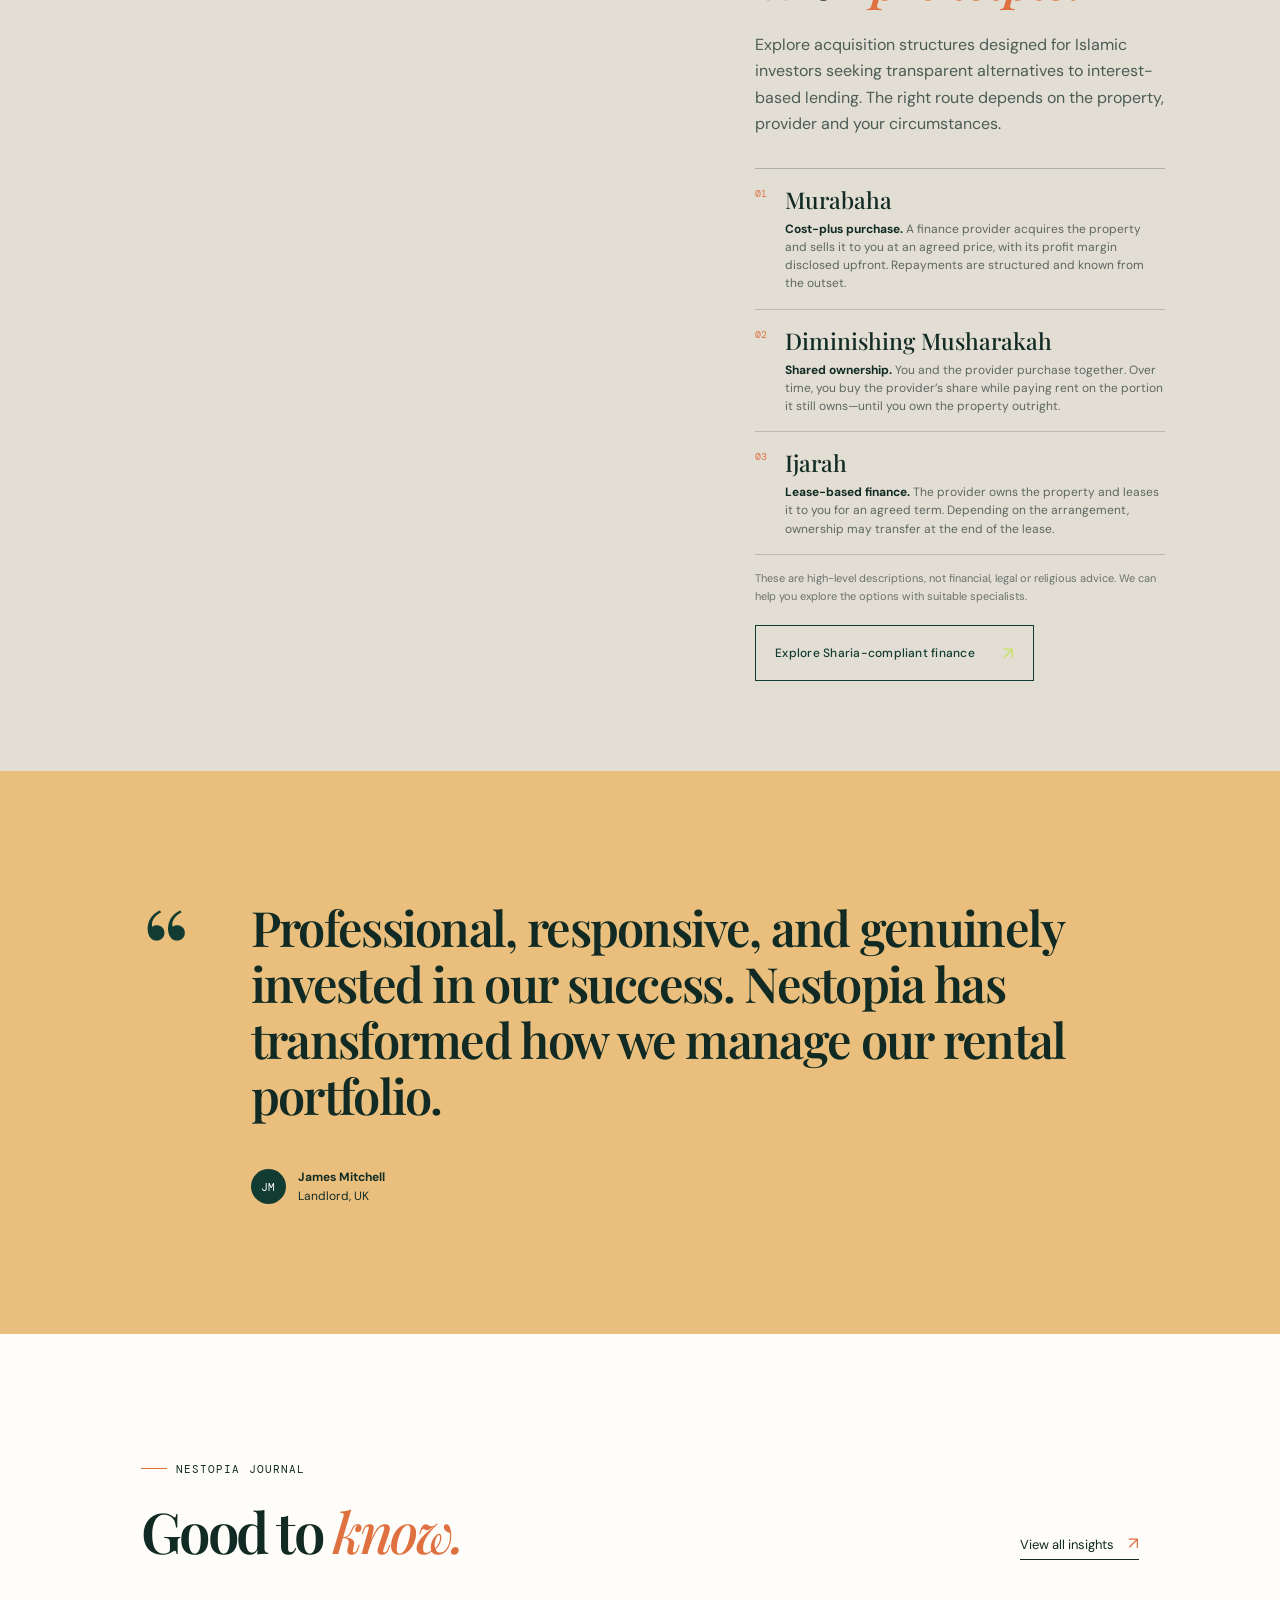
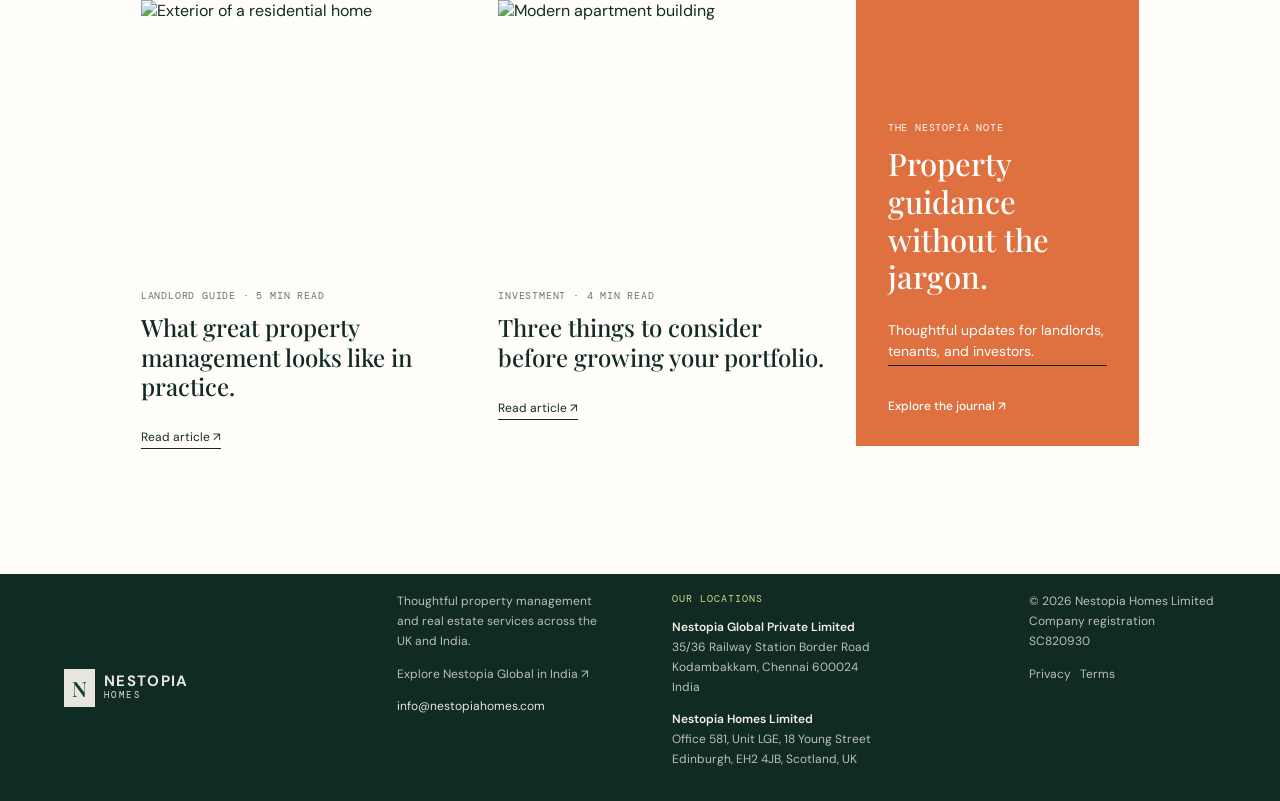
==== commit 4c5da4b5: "Add files via upload" ====
--- a/i-x20/index.html
+++ b/i-x20/index.html
@@ -63,7 +63,7 @@
       <a href="#top" class="brand" aria-label="Nestopia Homes home"><span class="brand-mark">N</span><span>NESTOPIA<br /><em>HOMES</em></span></a>
       <button class="menu-button" aria-label="Open menu" aria-expanded="false">Menu <span></span></button>
       <nav class="nav" aria-label="Main navigation">
-        <a href="#services">Services</a><a href="investment-calculator.html">Investment calculator</a><a href="#approach">Our approach</a><a href="#finance">Halal financing</a><a href="#insights">Insights</a>
+        <a href="#services">Services</a><a href="investment-calculator.html">Property deal calculator</a><a href="#approach">Our approach</a><a href="#finance">Halal financing</a><a href="#insights">Insights</a>
         <a href="contact.html" class="nav-cta">Talk to us <span>↗</span></a>
       </nav>
     </header>
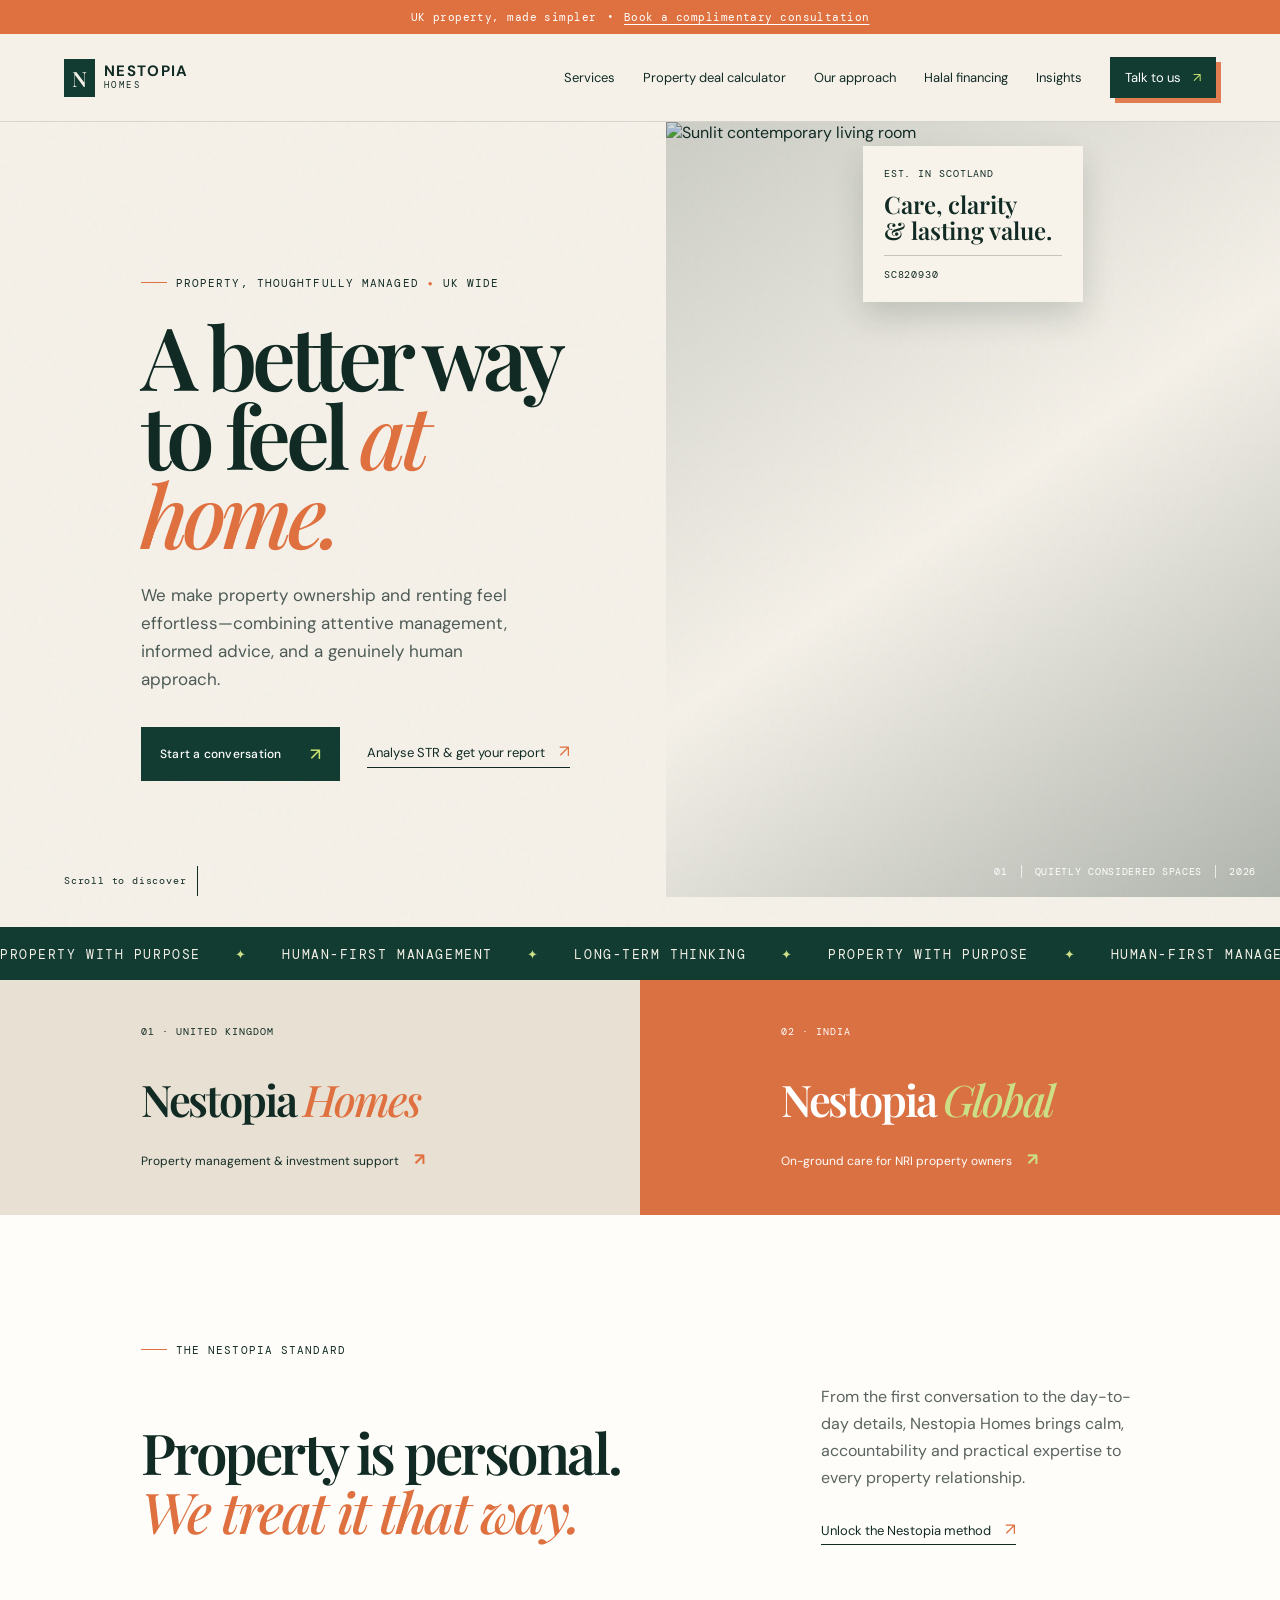
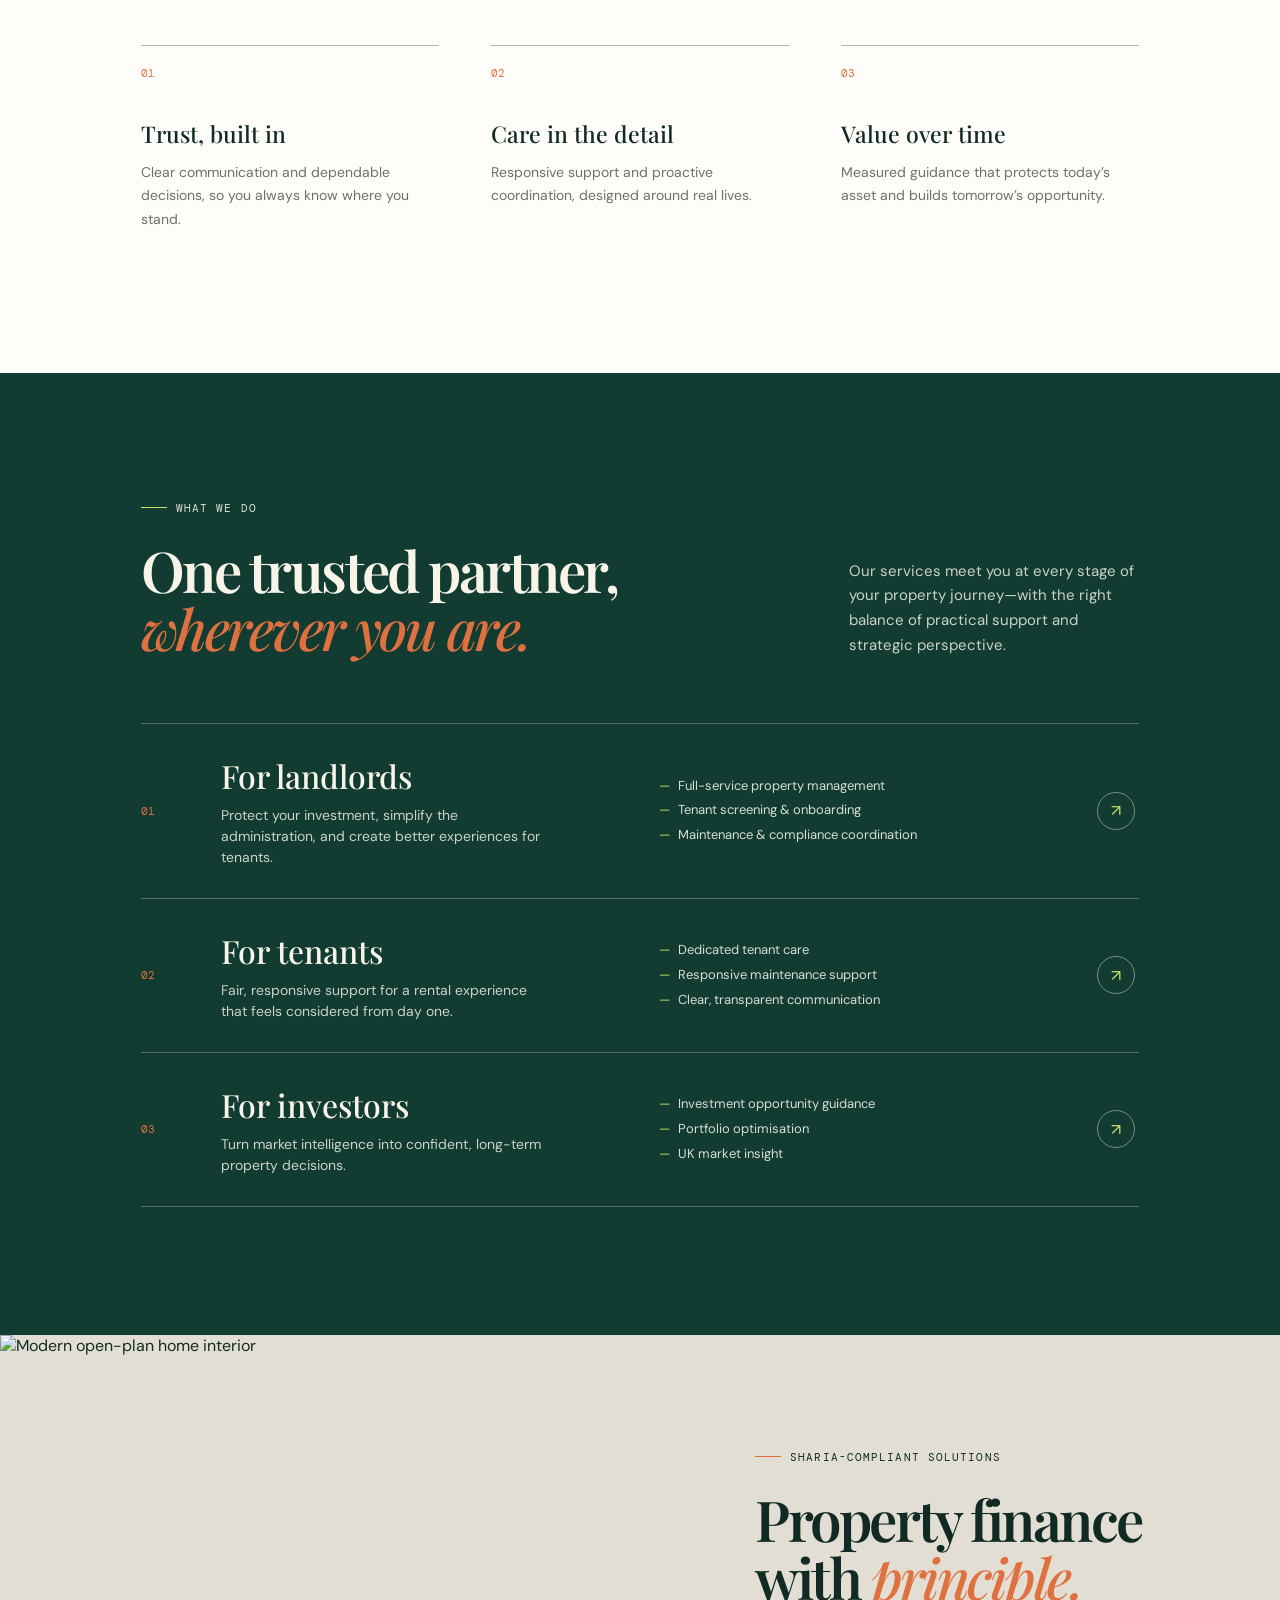
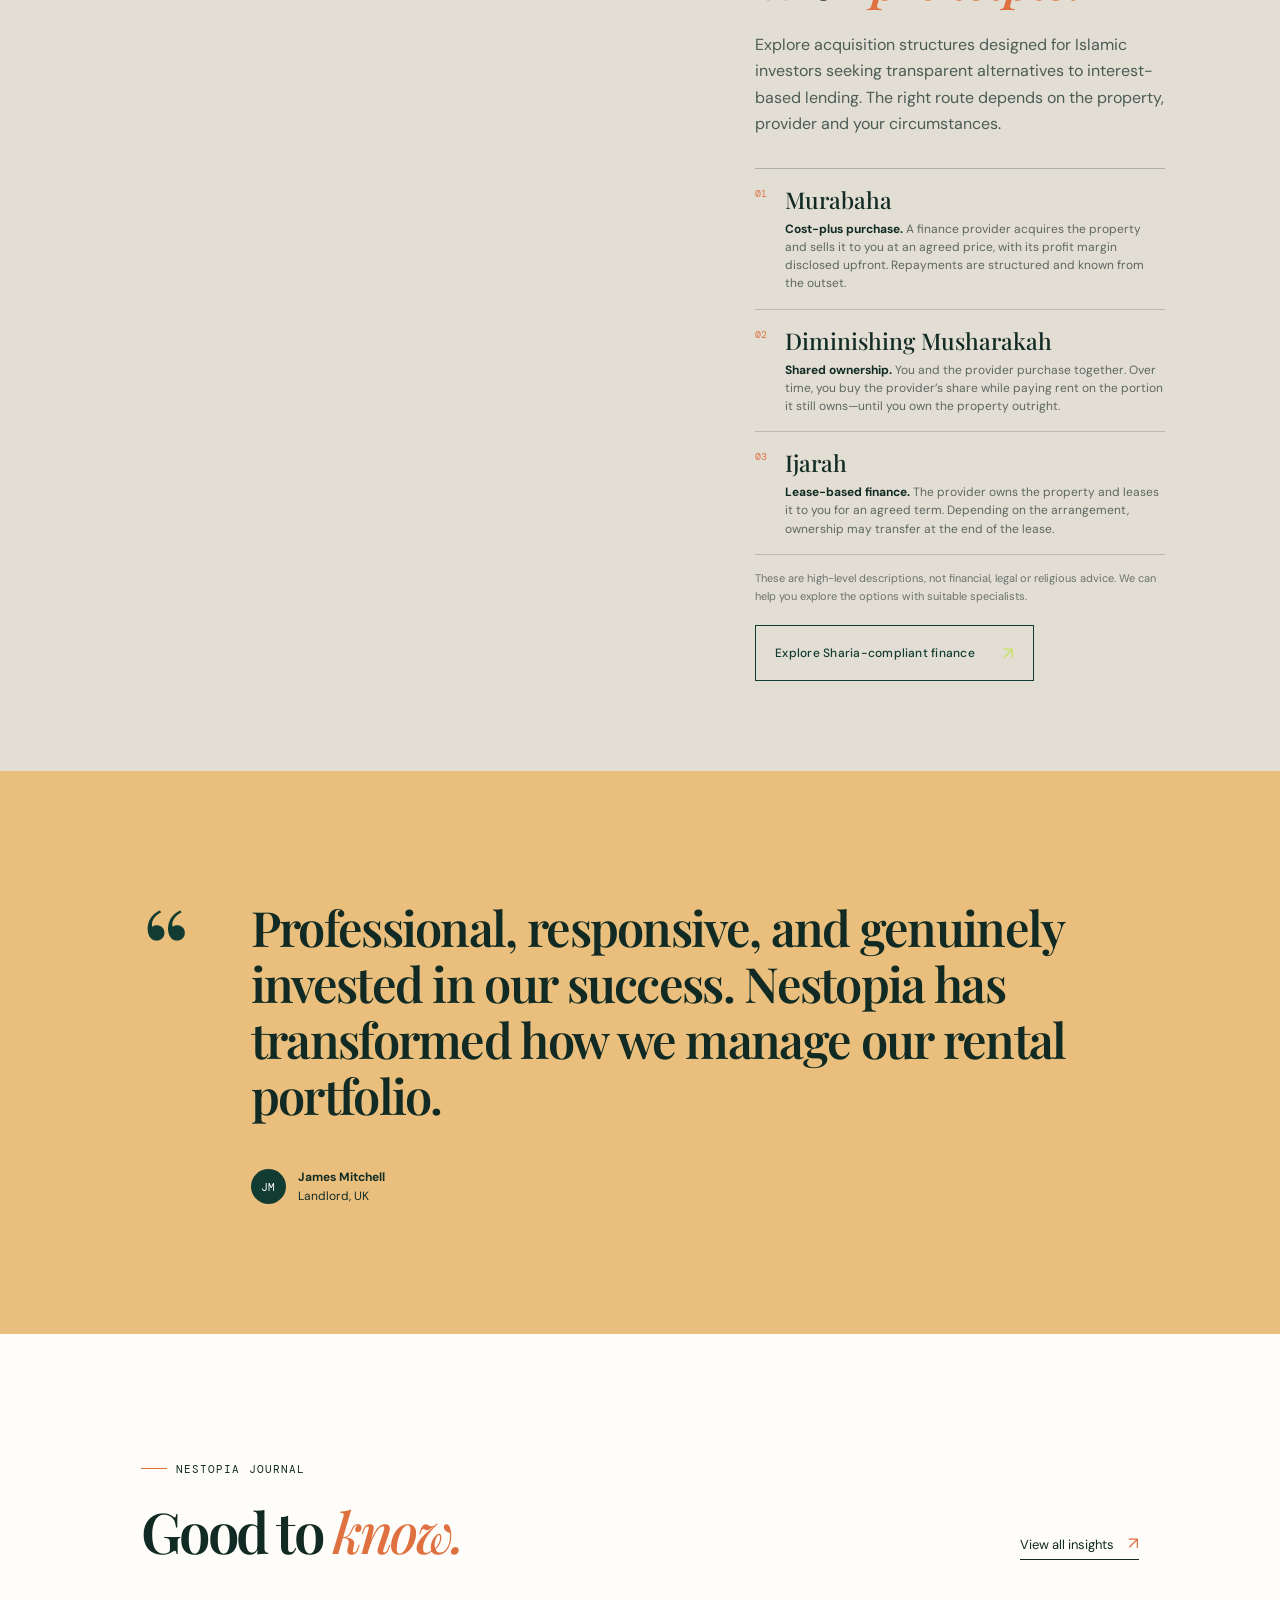
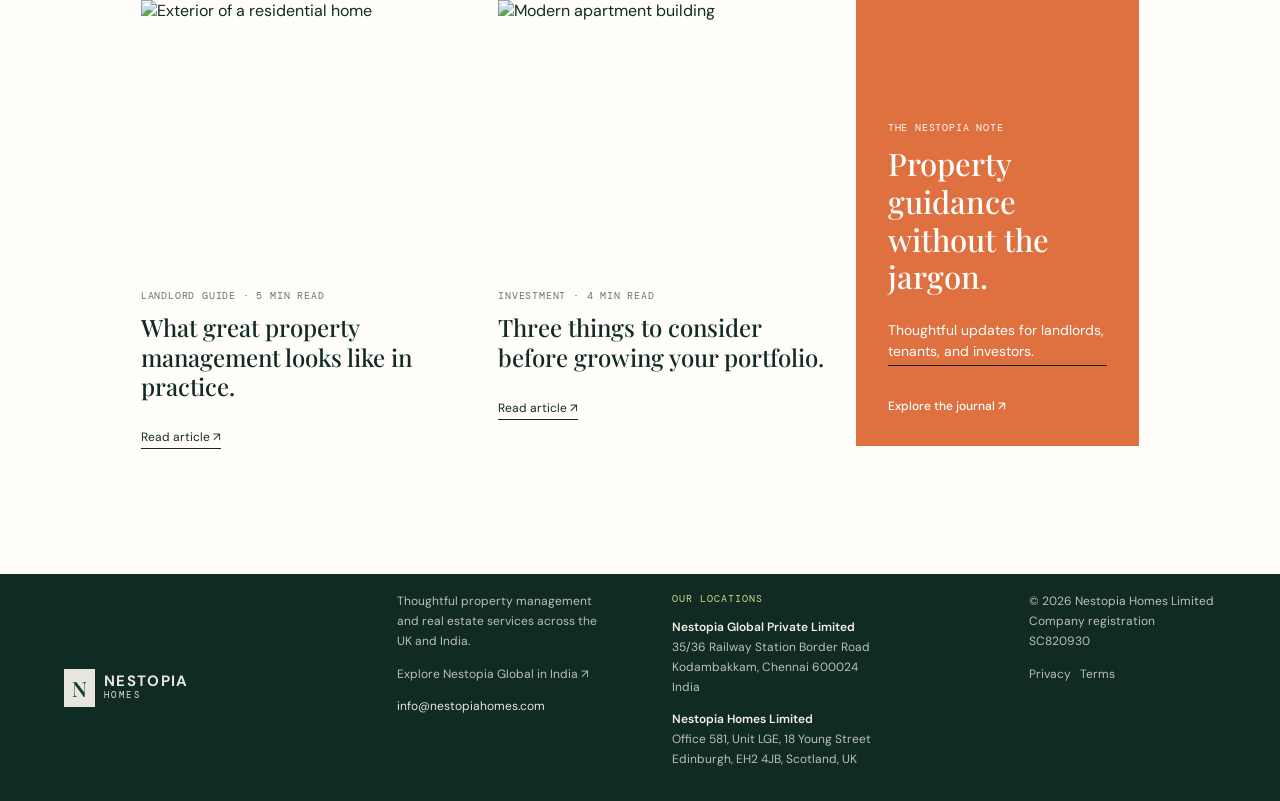
==== commit a75ccbe7: "Add files via upload" ====
--- a/i-x20/index.html
+++ b/i-x20/index.html
@@ -63,7 +63,7 @@
       <a href="#top" class="brand" aria-label="Nestopia Homes home"><span class="brand-mark">N</span><span>NESTOPIA<br /><em>HOMES</em></span></a>
       <button class="menu-button" aria-label="Open menu" aria-expanded="false">Menu <span></span></button>
       <nav class="nav" aria-label="Main navigation">
-        <a href="#services">Services</a><a href="investment-calculator.html">Property deal calculator</a><a href="#approach">Our approach</a><a href="#finance">Halal financing</a><a href="#insights">Insights</a>
+        <a href="#services">Services</a><a href="investment-calculator.html#reportForm">Property deal calculator</a><a href="#approach">Our approach</a><a href="#finance">Halal financing</a><a href="#insights">Insights</a>
         <a href="contact.html" class="nav-cta">Talk to us <span>↗</span></a>
       </nav>
     </header>
@@ -74,7 +74,7 @@
           <p class="eyebrow"><i aria-hidden="true"></i> Property, thoughtfully managed <span class="live-dot">●</span> UK wide</p>
           <h1>A better way<br />to feel <em>at home.</em></h1>
           <p class="hero-text">We make property ownership and renting feel effortless—combining attentive management, informed advice, and a genuinely human approach.</p>
-          <div class="hero-actions"><a class="button button-dark" href="contact.html">Start a conversation <span>↗</span></a><a class="text-link" href="#services">Explore our services <span>↓</span></a></div>
+          <div class="hero-actions"><a class="button button-dark" href="contact.html">Start a conversation <span>↗</span></a><a class="text-link" href="investment-calculator.html#reportForm">Analyse STR &amp; get your report <span>↗</span></a></div>
         </div>
         <div class="hero-image reveal"><img src="https://images.unsplash.com/photo-1600566753190-17f0baa2a6c3?auto=format&fit=crop&w=1800&q=90" alt="Sunlit contemporary living room" /><div class="image-caption"><span>01</span><span>Quietly considered spaces</span><span>2026</span></div><div class="hero-card"><span class="small-label">EST. IN SCOTLAND</span><strong>Care, clarity<br />&amp; lasting value.</strong><span class="line"></span><span class="small-label">SC820930</span></div></div>
         <div class="hero-scroll"><span>Scroll to discover</span><i></i></div>
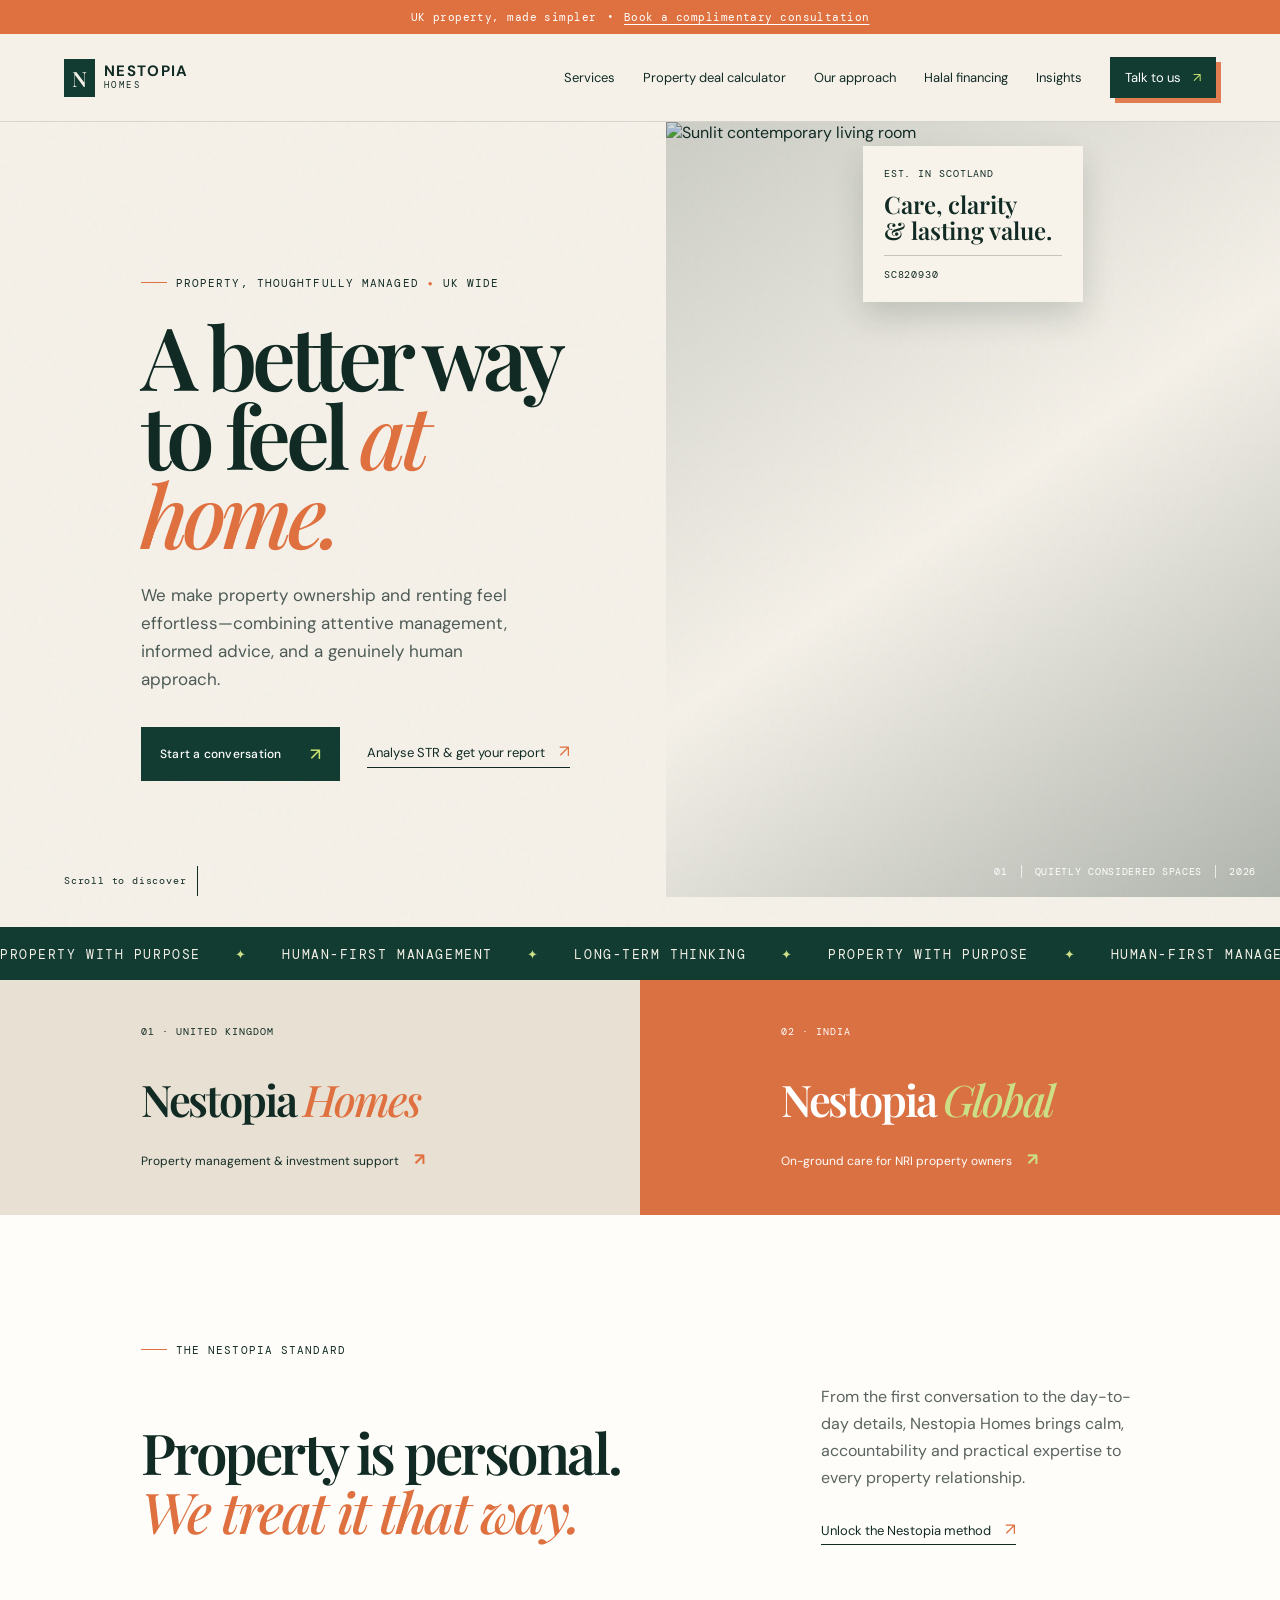
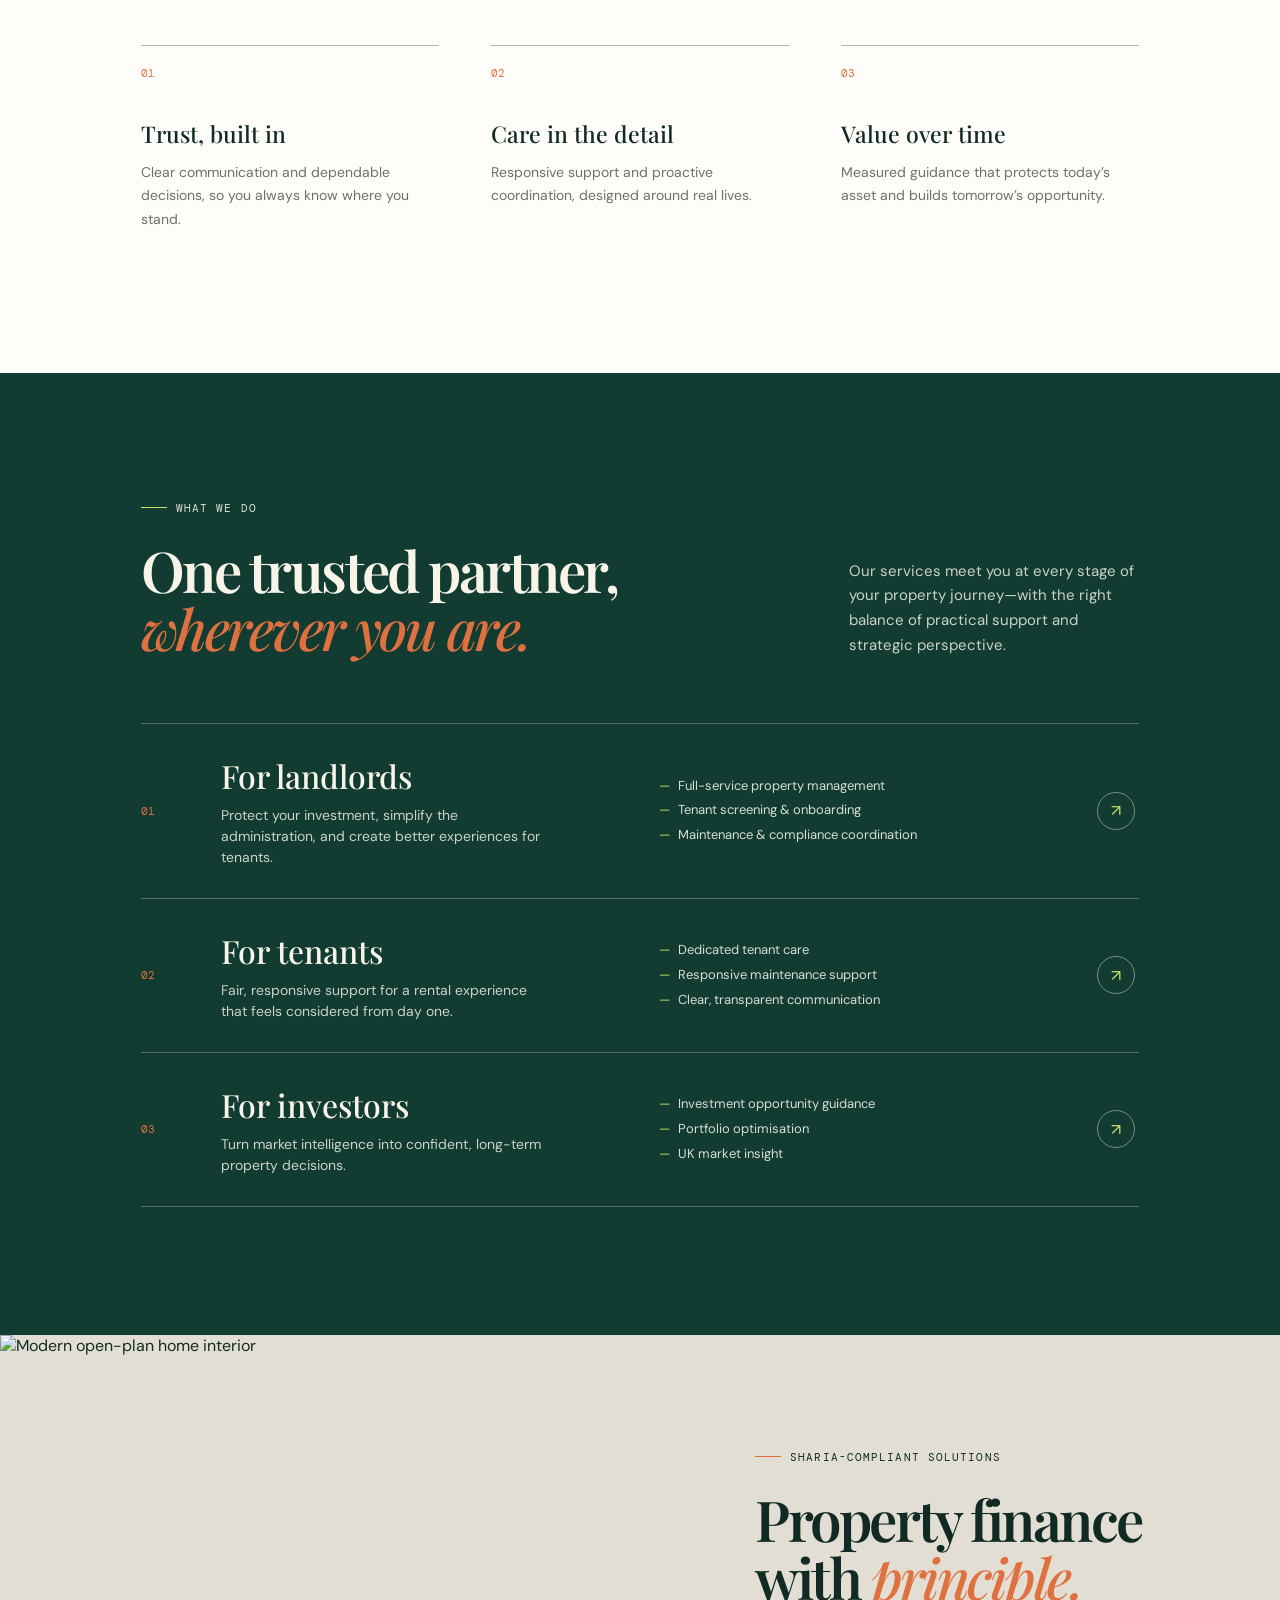
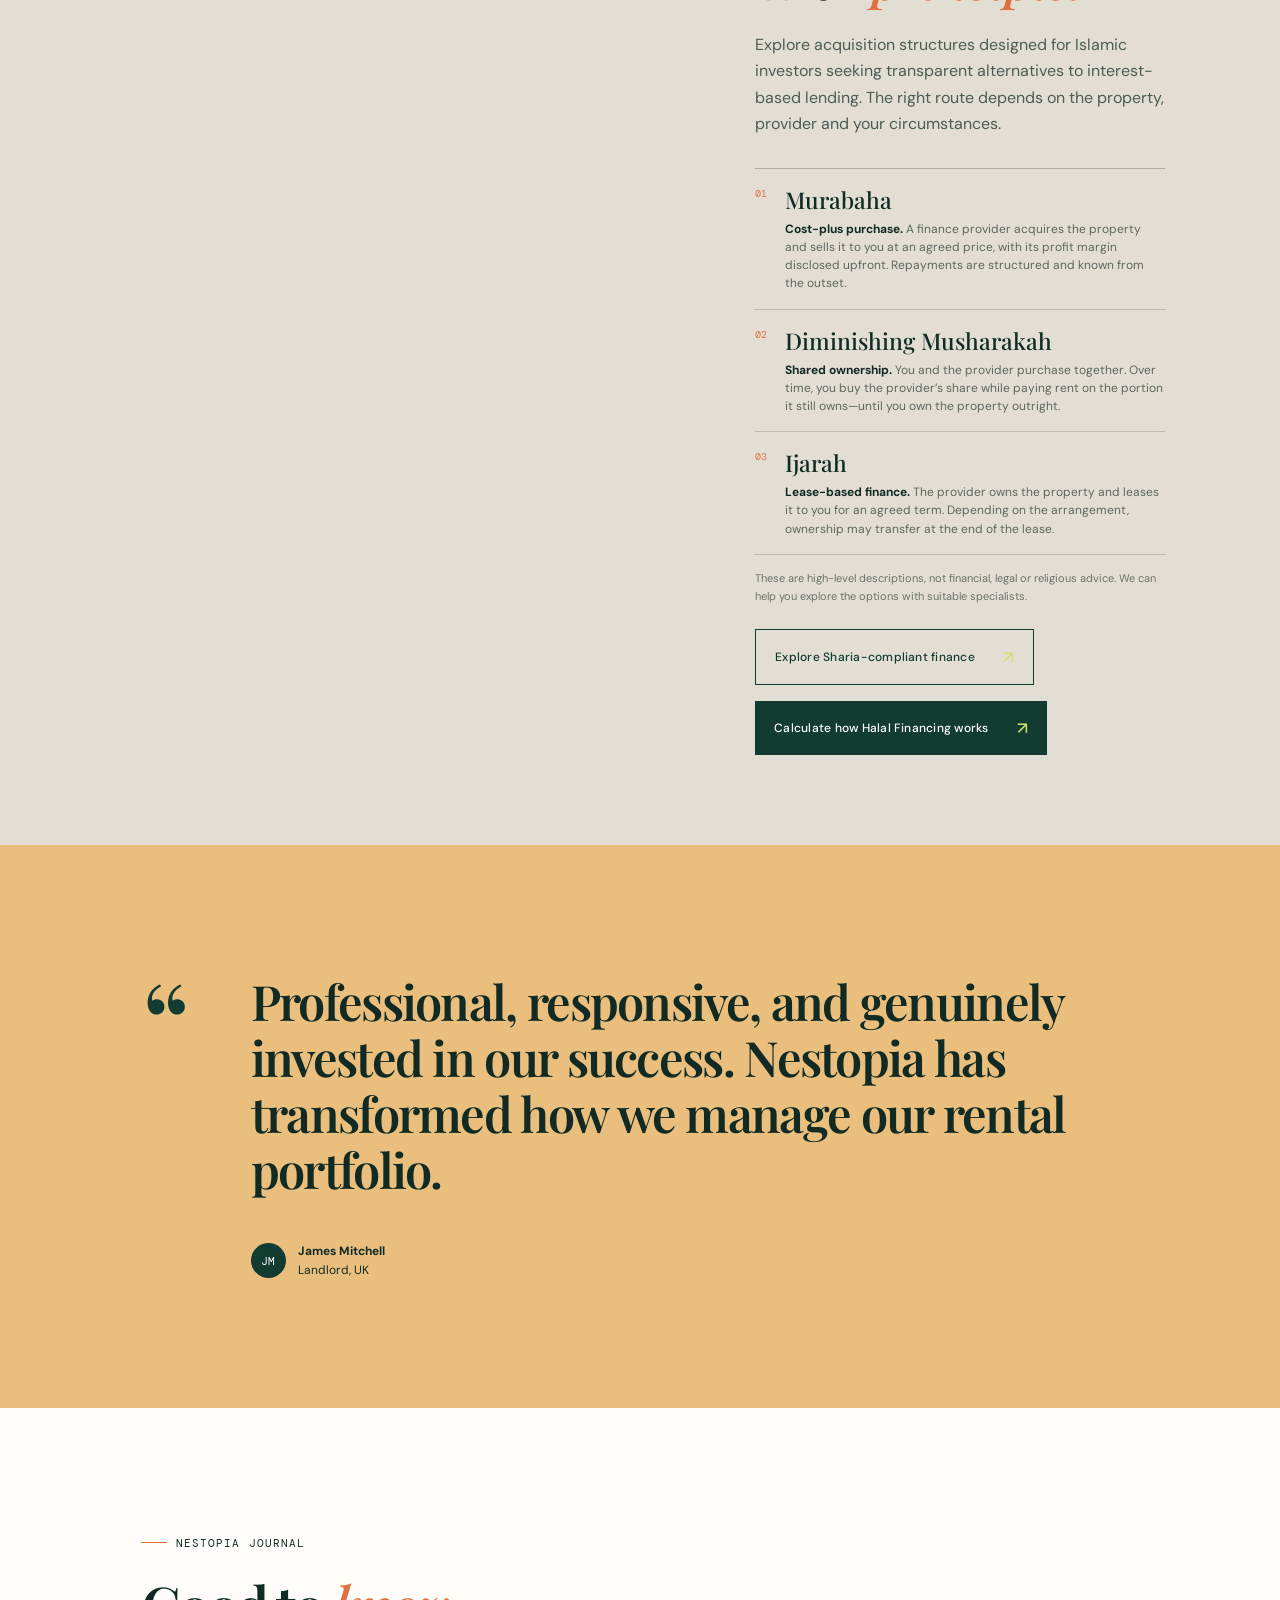
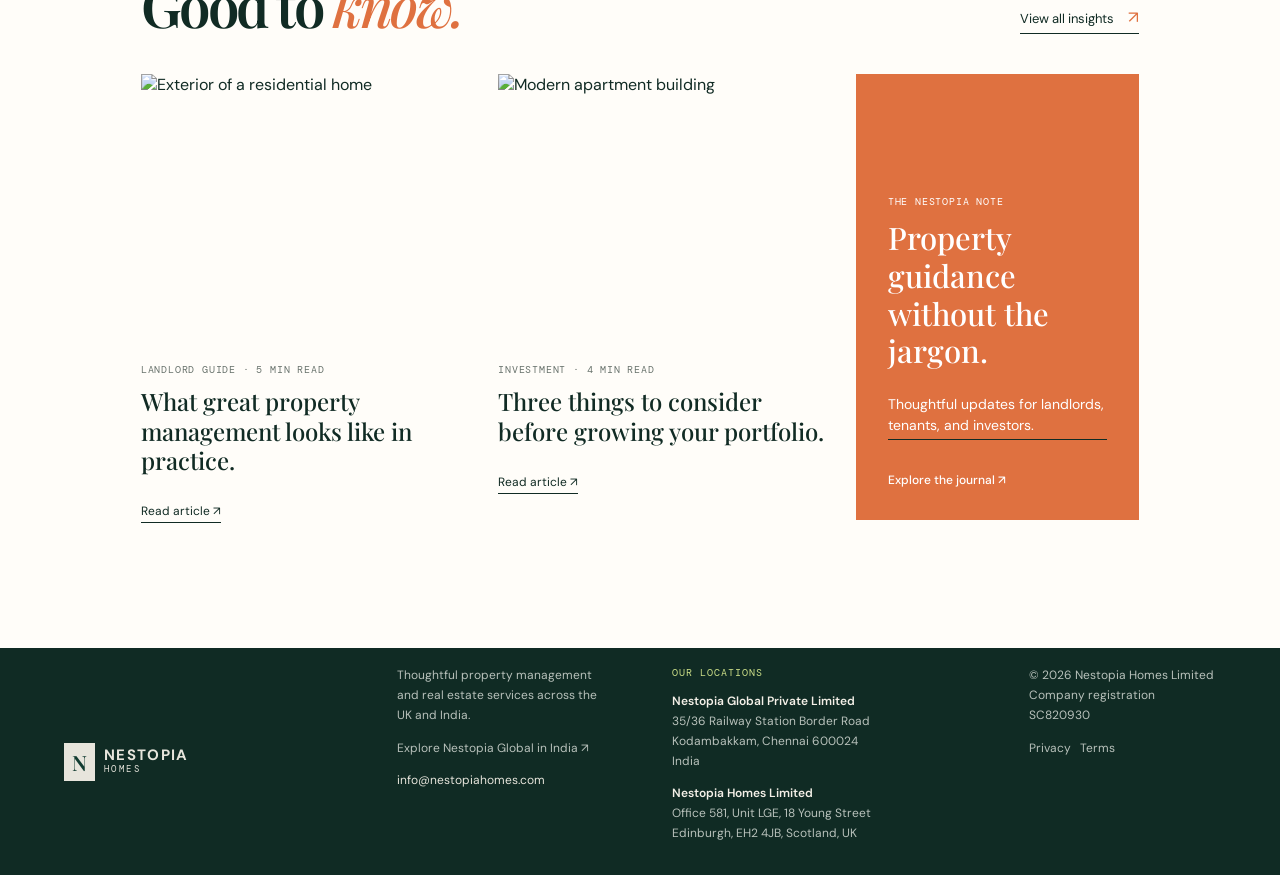
==== commit e104c0b4: "Add files via upload" ====
--- a/i-x20/index.html
+++ b/i-x20/index.html
@@ -53,6 +53,7 @@
       .presence strong { font:600 clamp(32px,3.4vw,52px)/.9 var(--serif); letter-spacing:-.05em; }.presence strong em { font-weight:500; color:var(--orange); }.presence-india strong em { color:var(--lime); }
       .presence small { margin-top:auto; font-size:12px; }.presence small b { margin-left:12px; color:var(--orange); font-size:17px; }.presence-india small b { color:var(--lime); }
       .finance-models { margin:30px 0 14px; border-top:1px solid #abaea6; }.finance-models article { position:relative; padding:15px 0 16px 30px; border-bottom:1px solid #b9bab1; }.finance-models article>span { position:absolute; left:0; top:18px; color:var(--orange); font:10px var(--mono); }.finance-models h3 { margin:0 0 5px; font:500 23px var(--serif); }.finance-models p { margin:0; color:#5c6761; font-size:12px; line-height:1.52; }.finance-models p strong { color:var(--ink); }.finance-note { font-size:11px; line-height:1.5; color:#69736d !important; margin:14px 0 20px !important; }
+      .feature-actions { display:flex; flex-wrap:wrap; gap:16px; margin-top:24px; }
       .contact-actions { display:flex; align-items:center; gap:22px; margin-top:8px; flex-wrap:wrap; }.whatsapp-link { border-bottom:1px solid #dce2d7; color:#fff; font-size:12px; padding-bottom:5px; }.whatsapp-link span { color:var(--lime); margin-left:8px; font-size:16px; }
       @media(max-width:820px) { .presence { grid-template-columns:1fr; }.presence>a { min-height:205px; padding:38px 7vw; }.presence>a:hover { padding-left:7vw; } }
     </style>
@@ -90,7 +91,12 @@
         <div class="section-heading"><div><p class="eyebrow eyebrow-light"><i aria-hidden="true"></i> What we do</p><h2>One trusted partner,<br /><em>wherever you are.</em></h2></div><p>Our services meet you at every stage of your property journey—with the right balance of practical support and strategic perspective.</p></div>
         <div class="service-list"><article class="service-item"><span class="service-no">01</span><div><h3>For landlords</h3><p>Protect your investment, simplify the administration, and create better experiences for tenants.</p></div><ul><li>Full-service property management</li><li>Tenant screening &amp; onboarding</li><li>Maintenance &amp; compliance coordination</li></ul><a href="contact.html" aria-label="Discuss landlord services">↗</a></article><article class="service-item"><span class="service-no">02</span><div><h3>For tenants</h3><p>Fair, responsive support for a rental experience that feels considered from day one.</p></div><ul><li>Dedicated tenant care</li><li>Responsive maintenance support</li><li>Clear, transparent communication</li></ul><a href="contact.html" aria-label="Discuss tenant support">↗</a></article><article class="service-item"><span class="service-no">03</span><div><h3>For investors</h3><p>Turn market intelligence into confident, long-term property decisions.</p></div><ul><li>Investment opportunity guidance</li><li>Portfolio optimisation</li><li>UK market insight</li></ul><a href="investment-calculator.html" aria-label="Open property investment calculator">↗</a></article></div>
       </section>
-      <section class="feature" id="finance"><div class="feature-image"><img src="https://images.unsplash.com/photo-1600607687939-ce8a6c25118c?auto=format&fit=crop&w=1400&q=85" alt="Modern open-plan home interior" /></div><div class="feature-content"><p class="eyebrow"><i aria-hidden="true"></i> Sharia-compliant solutions</p><h2>Property finance<br />with <em>principle.</em></h2><p>Explore acquisition structures designed for Islamic investors seeking transparent alternatives to interest-based lending. The right route depends on the property, provider and your circumstances.</p><div class="finance-models"><article><span>01</span><h3>Murabaha</h3><p><strong>Cost-plus purchase.</strong> A finance provider acquires the property and sells it to you at an agreed price, with its profit margin disclosed upfront. Repayments are structured and known from the outset.</p></article><article><span>02</span><h3>Diminishing Musharakah</h3><p><strong>Shared ownership.</strong> You and the provider purchase together. Over time, you buy the provider’s share while paying rent on the portion it still owns—until you own the property outright.</p></article><article><span>03</span><h3>Ijarah</h3><p><strong>Lease-based finance.</strong> The provider owns the property and leases it to you for an agreed term. Depending on the arrangement, ownership may transfer at the end of the lease.</p></article></div><p class="finance-note">These are high-level descriptions, not financial, legal or religious advice. We can help you explore the options with suitable specialists.</p><a class="button button-outline" href="finance.html">Explore Sharia-compliant finance <span>↗</span></a></div></section>
+      <section class="feature" id="finance"><div class="feature-image"><img src="https://images.unsplash.com/photo-1600607687939-ce8a6c25118c?auto=format&fit=crop&w=1400&q=85" alt="Modern open-plan home interior" /></div><div class="feature-content"><p class="eyebrow"><i aria-hidden="true"></i> Sharia-compliant solutions</p><h2>Property finance<br />with <em>principle.</em></h2><p>Explore acquisition structures designed for Islamic investors seeking transparent alternatives to interest-based lending. The right route depends on the property, provider and your circumstances.</p><div class="finance-models"><article><span>01</span><h3>Murabaha</h3><p><strong>Cost-plus purchase.</strong> A finance provider acquires the property and sells it to you at an agreed price, with its profit margin disclosed upfront. Repayments are structured and known from the outset.</p></article><article><span>02</span><h3>Diminishing Musharakah</h3><p><strong>Shared ownership.</strong> You and the provider purchase together. Over time, you buy the provider’s share while paying rent on the portion it still owns—until you own the property outright.</p></article><article><span>03</span><h3>Ijarah</h3><p><strong>Lease-based finance.</strong> The provider owns the property and leases it to you for an agreed term. Depending on the arrangement, ownership may transfer at the end of the lease.</p></article></div><p class="finance-note">These are high-level descriptions, not financial, legal or religious advice. We can help you explore the options with suitable specialists.</p>
+        <div class="feature-actions">
+          <a class="button button-outline" href="finance.html">Explore Sharia-compliant finance <span>↗</span></a>
+          <a class="button button-dark" href="nestopia-islamic-finance-—-educational-financing-calculator-&-simulator/" target="_blank" rel="noopener">Calculate how Halal Financing works <span>↗</span></a>
+        </div>
+      </div></section>
       <section class="quote section-pad"><div class="quote-mark">“</div><blockquote>Professional, responsive, and genuinely invested in our success. Nestopia has transformed how we manage our rental portfolio.</blockquote><div class="quote-author"><span>JM</span><p><strong>James Mitchell</strong><br />Landlord, UK</p></div></section>
       <section class="insights section-pad" id="insights"><div class="section-heading compact"><div><p class="eyebrow"><i aria-hidden="true"></i> Nestopia journal</p><h2>Good to <em>know.</em></h2></div><a class="text-link" href="insights.html">View all insights <span>↗</span></a></div><div class="article-grid"><a class="article" href="insights.html#landlord-guide"><div class="article-image"><img src="https://images.unsplash.com/photo-1560518883-ce09059eeffa?auto=format&fit=crop&w=1000&q=80" alt="Exterior of a residential home" /></div><p>LANDLORD GUIDE · 5 MIN READ</p><h3>What great property management looks like in practice.</h3><span>Read article ↗</span></a><a class="article" href="insights.html#portfolio-guide"><div class="article-image"><img src="https://images.unsplash.com/photo-1545324418-cc1a3fa10c00?auto=format&fit=crop&w=1000&q=80" alt="Modern apartment building" /></div><p>INVESTMENT · 4 MIN READ</p><h3>Three things to consider before growing your portfolio.</h3><span>Read article ↗</span></a><a class="article article-text" href="insights.html"><p>THE NESTOPIA NOTE</p><h3>Property guidance without the jargon.</h3><span>Thoughtful updates for landlords, tenants, and investors.</span><b>Explore the journal ↗</b></a></div></section>
     </main>
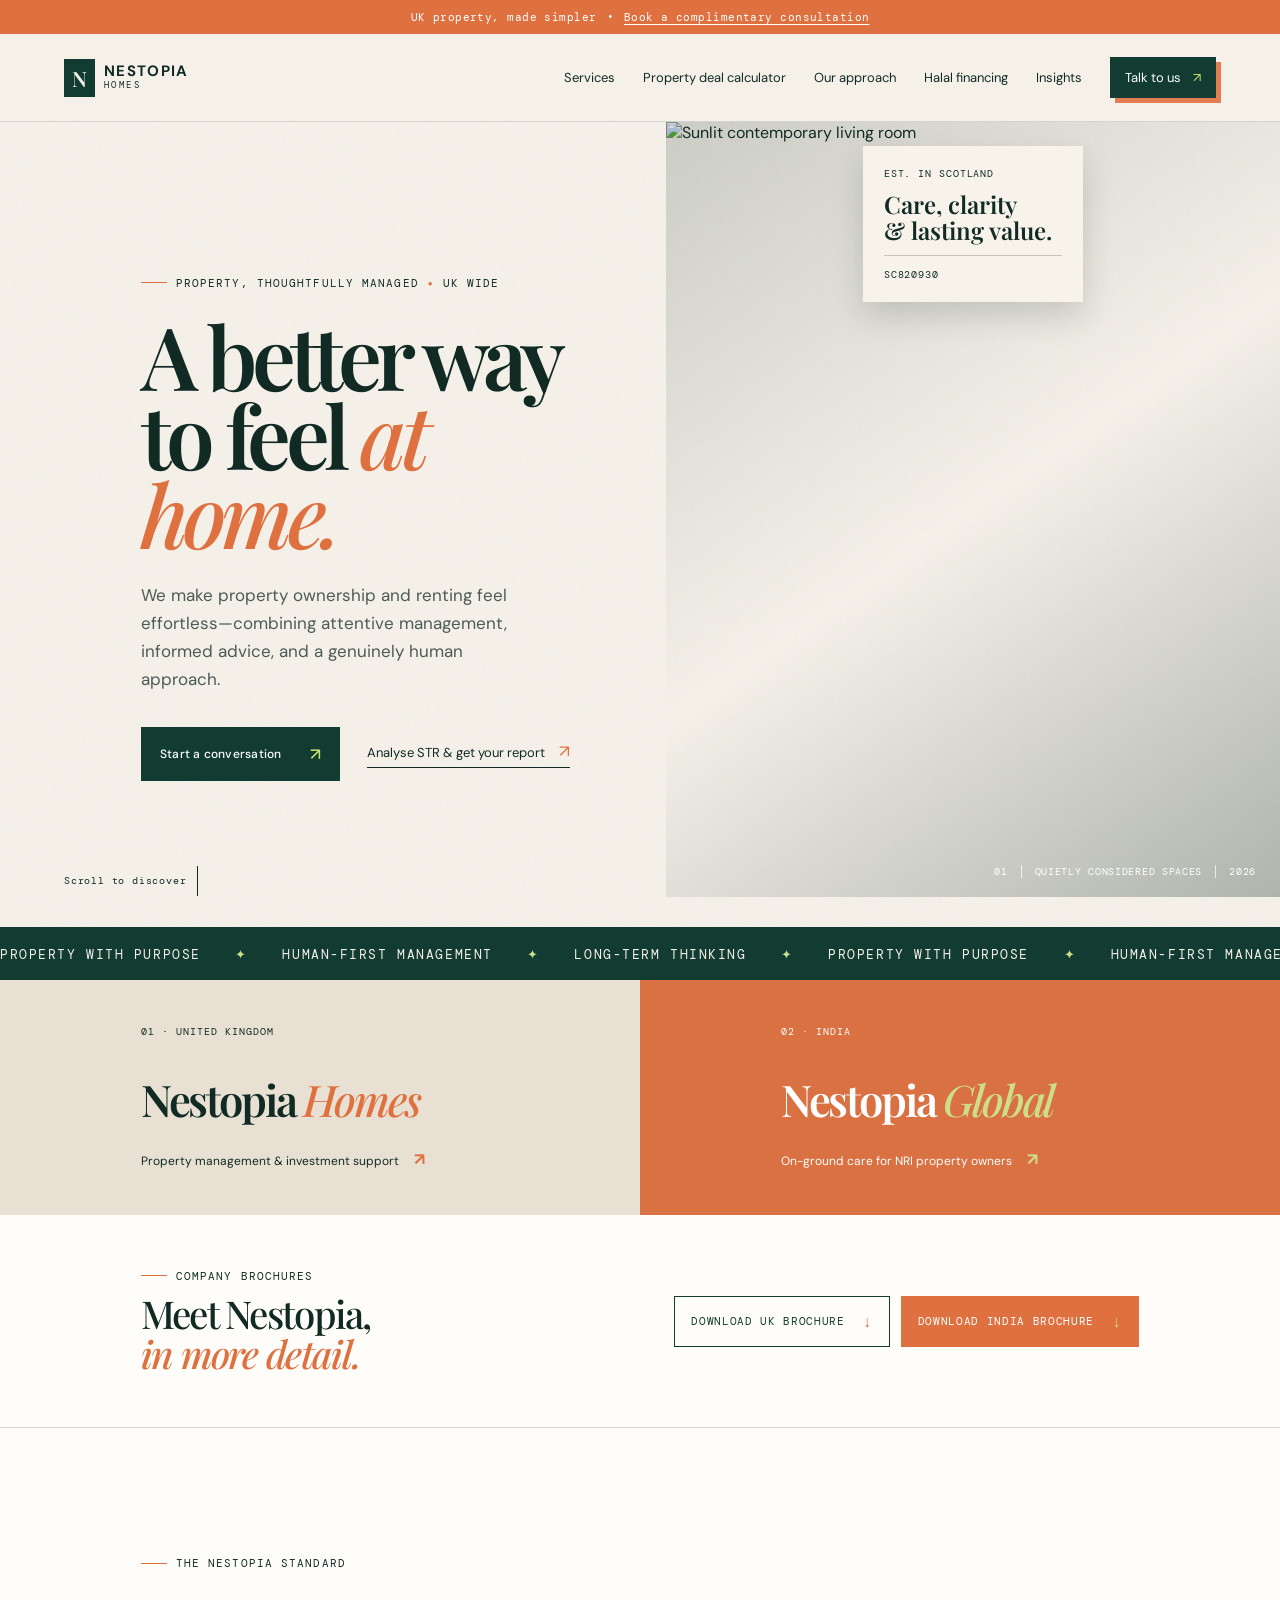
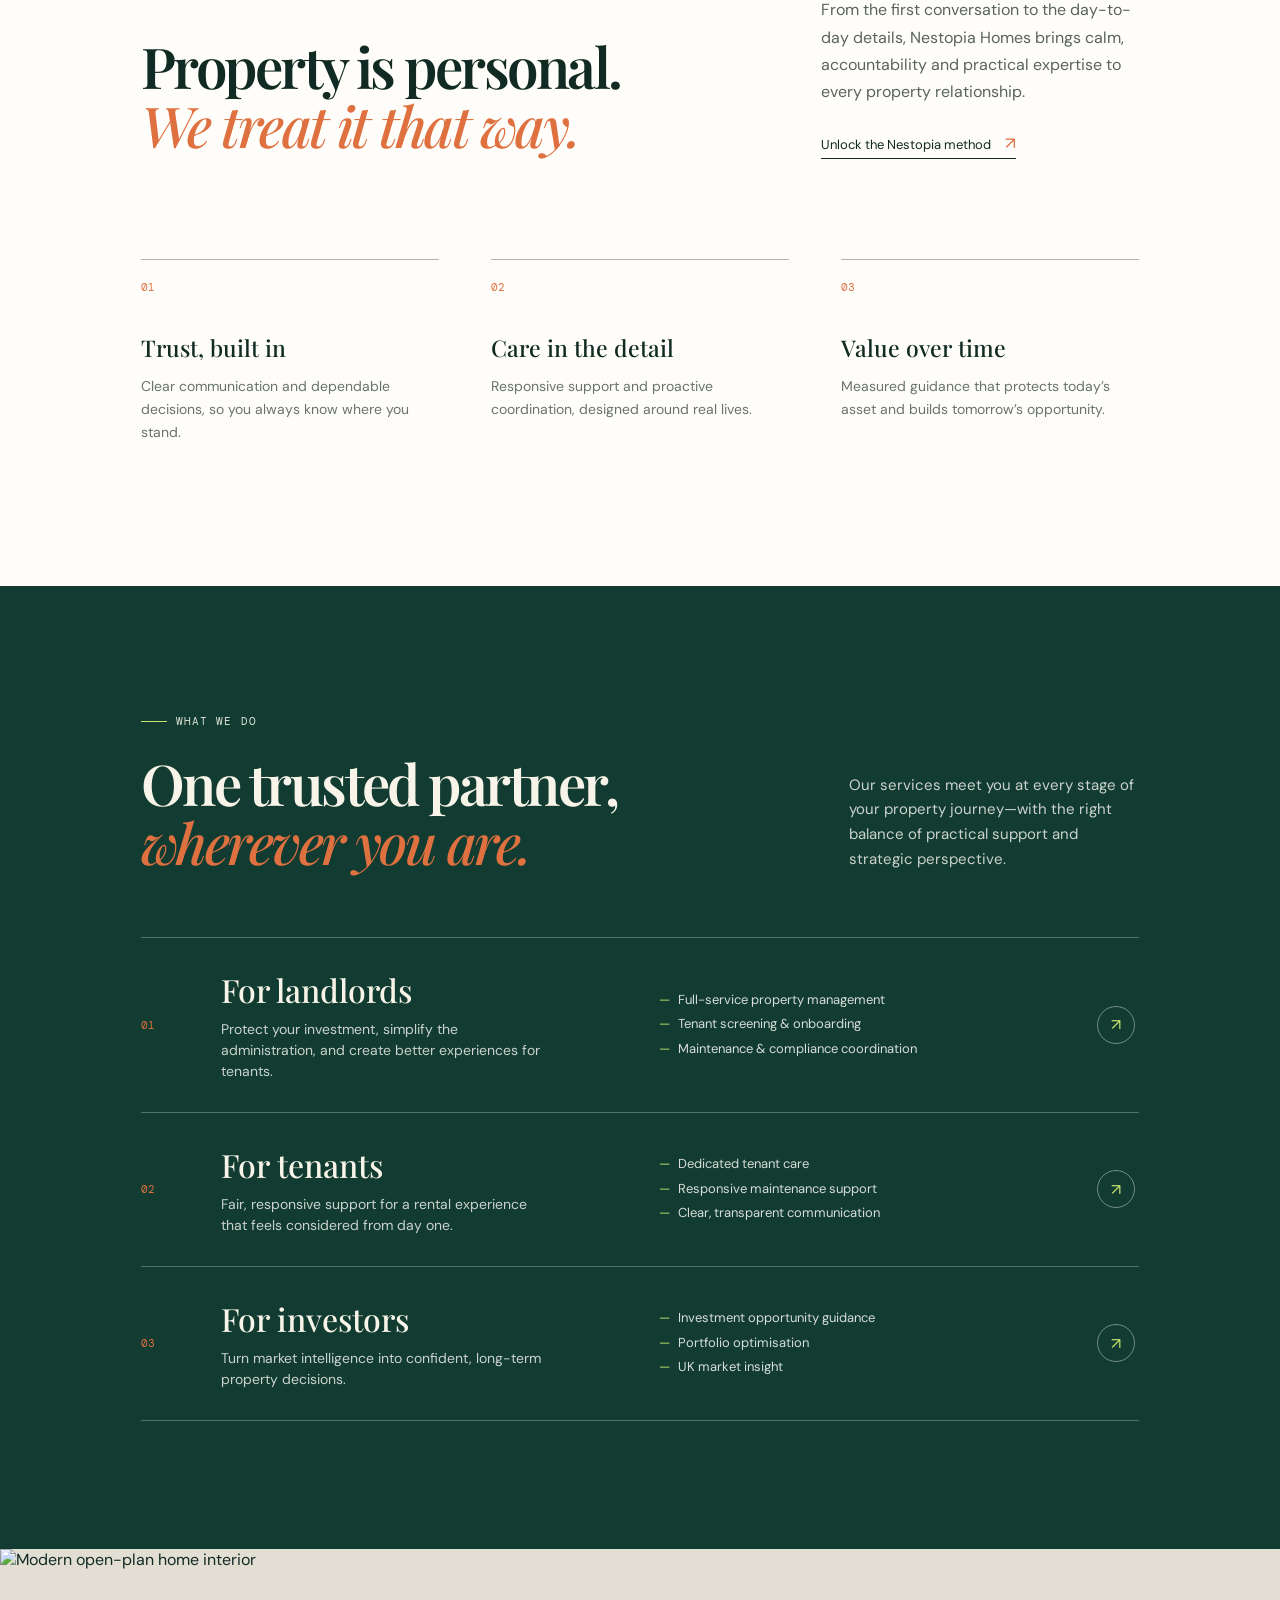
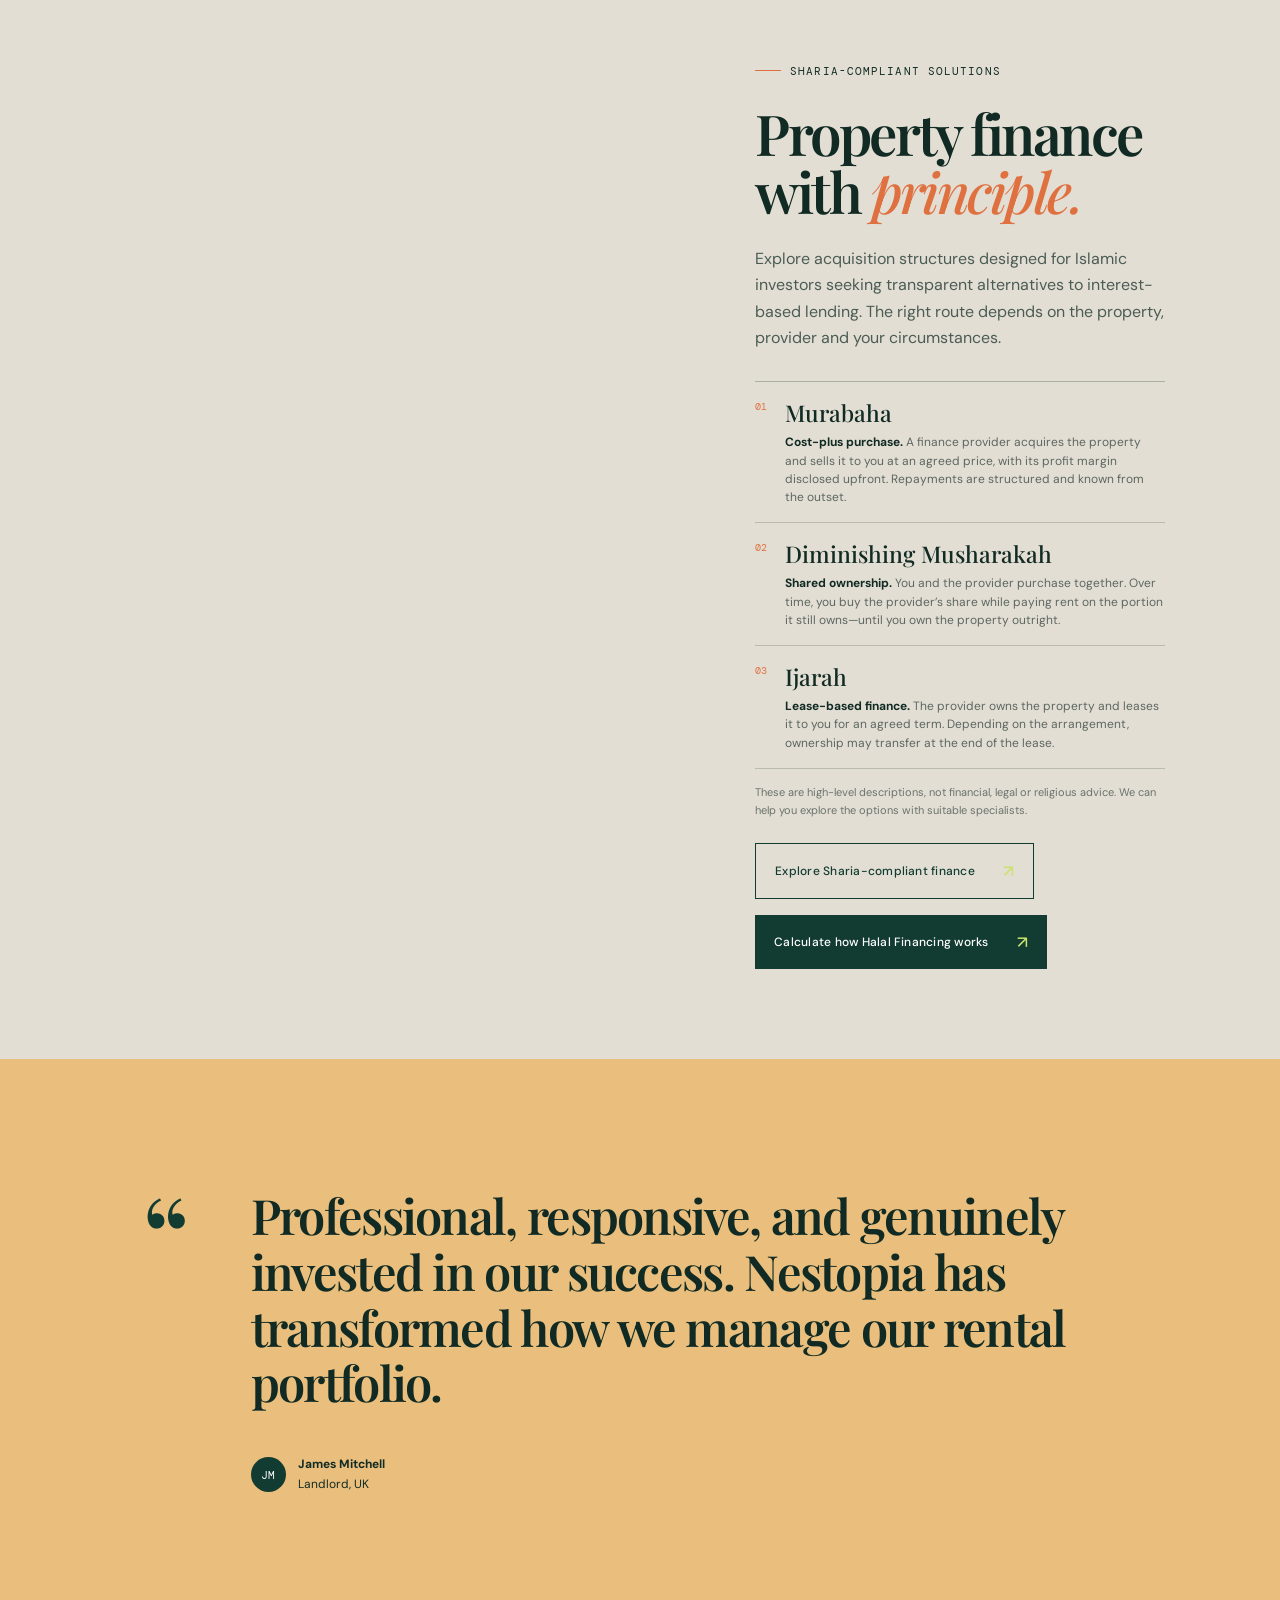
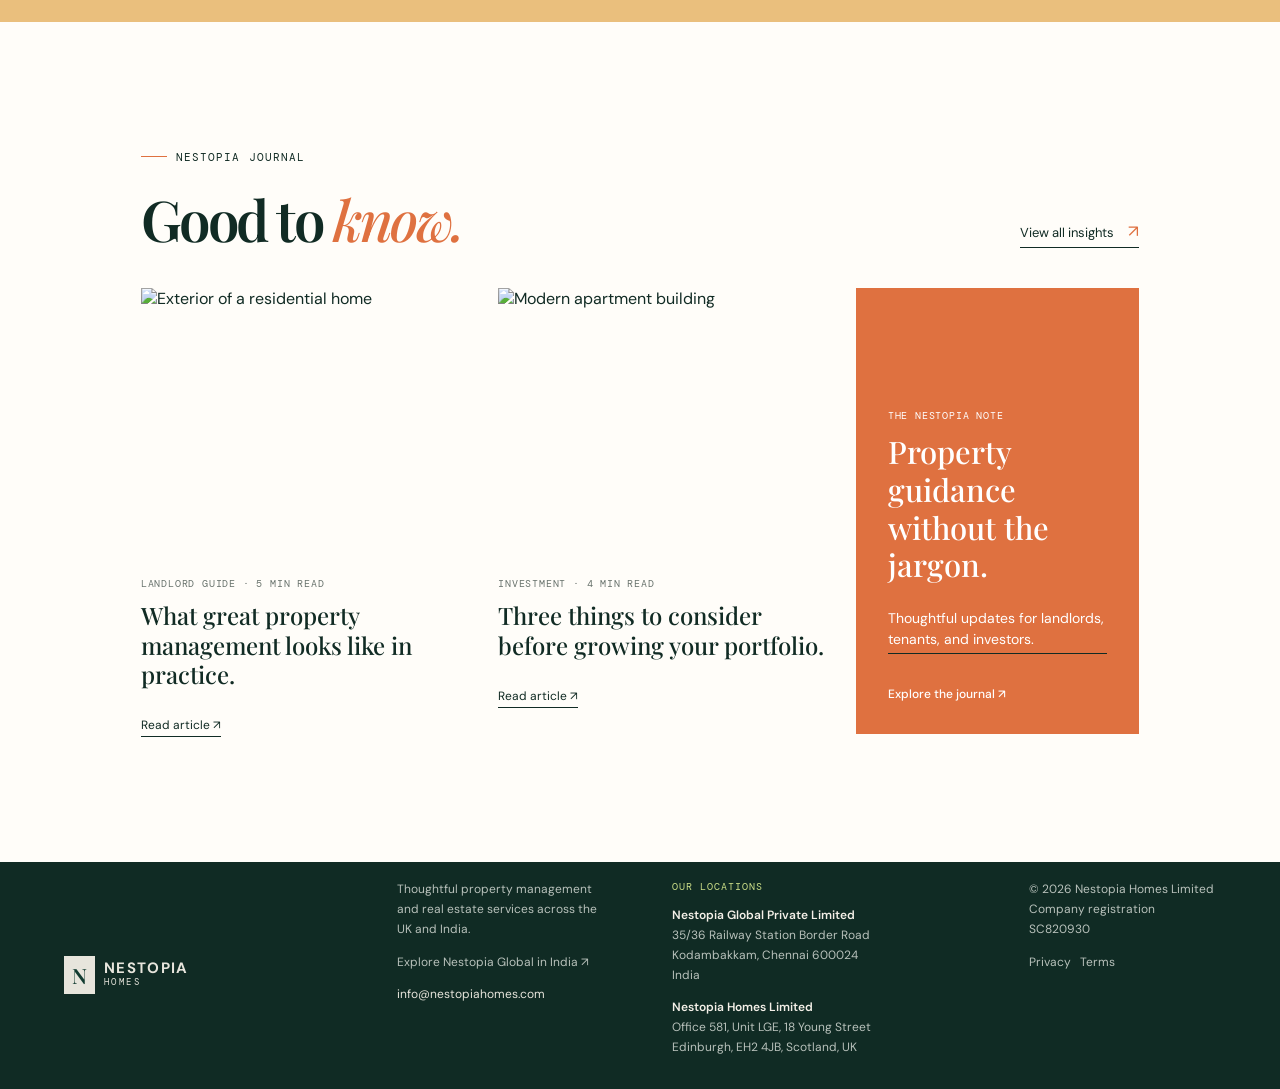
==== commit 90ce27cd: "Add files via upload" ====
--- a/i-x20/index.html
+++ b/i-x20/index.html
@@ -52,10 +52,13 @@
       .presence-kicker { font:10px var(--mono); letter-spacing:.1em; text-transform:uppercase; margin-bottom:42px; }
       .presence strong { font:600 clamp(32px,3.4vw,52px)/.9 var(--serif); letter-spacing:-.05em; }.presence strong em { font-weight:500; color:var(--orange); }.presence-india strong em { color:var(--lime); }
       .presence small { margin-top:auto; font-size:12px; }.presence small b { margin-left:12px; color:var(--orange); font-size:17px; }.presence-india small b { color:var(--lime); }
+      .brochure-downloads { background:#fffdf9; padding:54px 11vw; display:flex; justify-content:space-between; align-items:center; gap:35px; border-bottom:1px solid #d7d5cd; }
+      .brochure-downloads .eyebrow { margin:0 0 11px; }.brochure-downloads h2 { font:500 clamp(30px,3vw,43px)/1.04 var(--serif); letter-spacing:-.045em; margin:0; }.brochure-downloads h2 em { color:var(--orange); font-weight:500; }
+      .brochure-download-actions { display:flex; flex-wrap:wrap; gap:11px; }.brochure-download { border:1px solid var(--forest); color:var(--forest); padding:14px 16px; display:inline-flex; align-items:center; gap:18px; font:11px var(--mono); letter-spacing:.06em; text-transform:uppercase; transition:.2s; }.brochure-download:hover { background:var(--forest); color:#fff; }.brochure-download span { color:var(--orange); font-size:16px; }.brochure-download.india { border-color:var(--orange); background:var(--orange); color:#fff; }.brochure-download.india span { color:var(--lime); }.brochure-download.india:hover { background:#bd5630; border-color:#bd5630; }
       .finance-models { margin:30px 0 14px; border-top:1px solid #abaea6; }.finance-models article { position:relative; padding:15px 0 16px 30px; border-bottom:1px solid #b9bab1; }.finance-models article>span { position:absolute; left:0; top:18px; color:var(--orange); font:10px var(--mono); }.finance-models h3 { margin:0 0 5px; font:500 23px var(--serif); }.finance-models p { margin:0; color:#5c6761; font-size:12px; line-height:1.52; }.finance-models p strong { color:var(--ink); }.finance-note { font-size:11px; line-height:1.5; color:#69736d !important; margin:14px 0 20px !important; }
       .feature-actions { display:flex; flex-wrap:wrap; gap:16px; margin-top:24px; }
       .contact-actions { display:flex; align-items:center; gap:22px; margin-top:8px; flex-wrap:wrap; }.whatsapp-link { border-bottom:1px solid #dce2d7; color:#fff; font-size:12px; padding-bottom:5px; }.whatsapp-link span { color:var(--lime); margin-left:8px; font-size:16px; }
-      @media(max-width:820px) { .presence { grid-template-columns:1fr; }.presence>a { min-height:205px; padding:38px 7vw; }.presence>a:hover { padding-left:7vw; } }
+      @media(max-width:820px) { .presence { grid-template-columns:1fr; }.presence>a { min-height:205px; padding:38px 7vw; }.presence>a:hover { padding-left:7vw; }.brochure-downloads { padding:40px 7vw; align-items:flex-start; flex-direction:column; gap:25px; }.brochure-download-actions { width:100%; }.brochure-download { flex:1; justify-content:space-between; } }
     </style>
   </head>
   <body>
@@ -82,6 +85,7 @@
       </section>
       <div class="marquee" aria-hidden="true"><div>PROPERTY WITH PURPOSE <span>✦</span> HUMAN-FIRST MANAGEMENT <span>✦</span> LONG-TERM THINKING <span>✦</span> PROPERTY WITH PURPOSE <span>✦</span> HUMAN-FIRST MANAGEMENT <span>✦</span></div></div>
       <section class="presence" aria-label="Nestopia locations"><a class="presence-uk" href="#services"><span class="presence-kicker">01 · United Kingdom</span><strong>Nestopia <em>Homes</em></strong><small>Property management &amp; investment support <b>↗</b></small></a><a class="presence-india" href="india.html"><span class="presence-kicker">02 · India</span><strong>Nestopia <em>Global</em></strong><small>On-ground care for NRI property owners <b>↗</b></small></a></section>
+      <section class="brochure-downloads" aria-labelledby="brochure-heading"><div><p class="eyebrow"><i aria-hidden="true"></i> Company brochures</p><h2 id="brochure-heading">Meet Nestopia,<br /><em>in more detail.</em></h2></div><div class="brochure-download-actions"><a class="brochure-download" href="brochures/Nestopia%20Homes%20corporate%20brochure.pdf" download="Nestopia Homes corporate brochure.pdf">Download UK brochure <span>↓</span></a><a class="brochure-download india" href="brochures/Nestopia%20Global%20corporate%20brochure.pdf" download="Nestopia Global corporate brochure.pdf">Download India brochure <span>↓</span></a></div></section>
       <section class="intro section-pad" id="approach">
         <p class="eyebrow"><i aria-hidden="true"></i> The Nestopia standard</p>
         <div class="intro-grid"><h2>Property is personal.<br /><em>We treat it that way.</em></h2><div><p>From the first conversation to the day-to-day details, Nestopia Homes brings calm, accountability and practical expertise to every property relationship.</p><a class="text-link" href="approach.html">Unlock the Nestopia method <span>↗</span></a></div></div>
